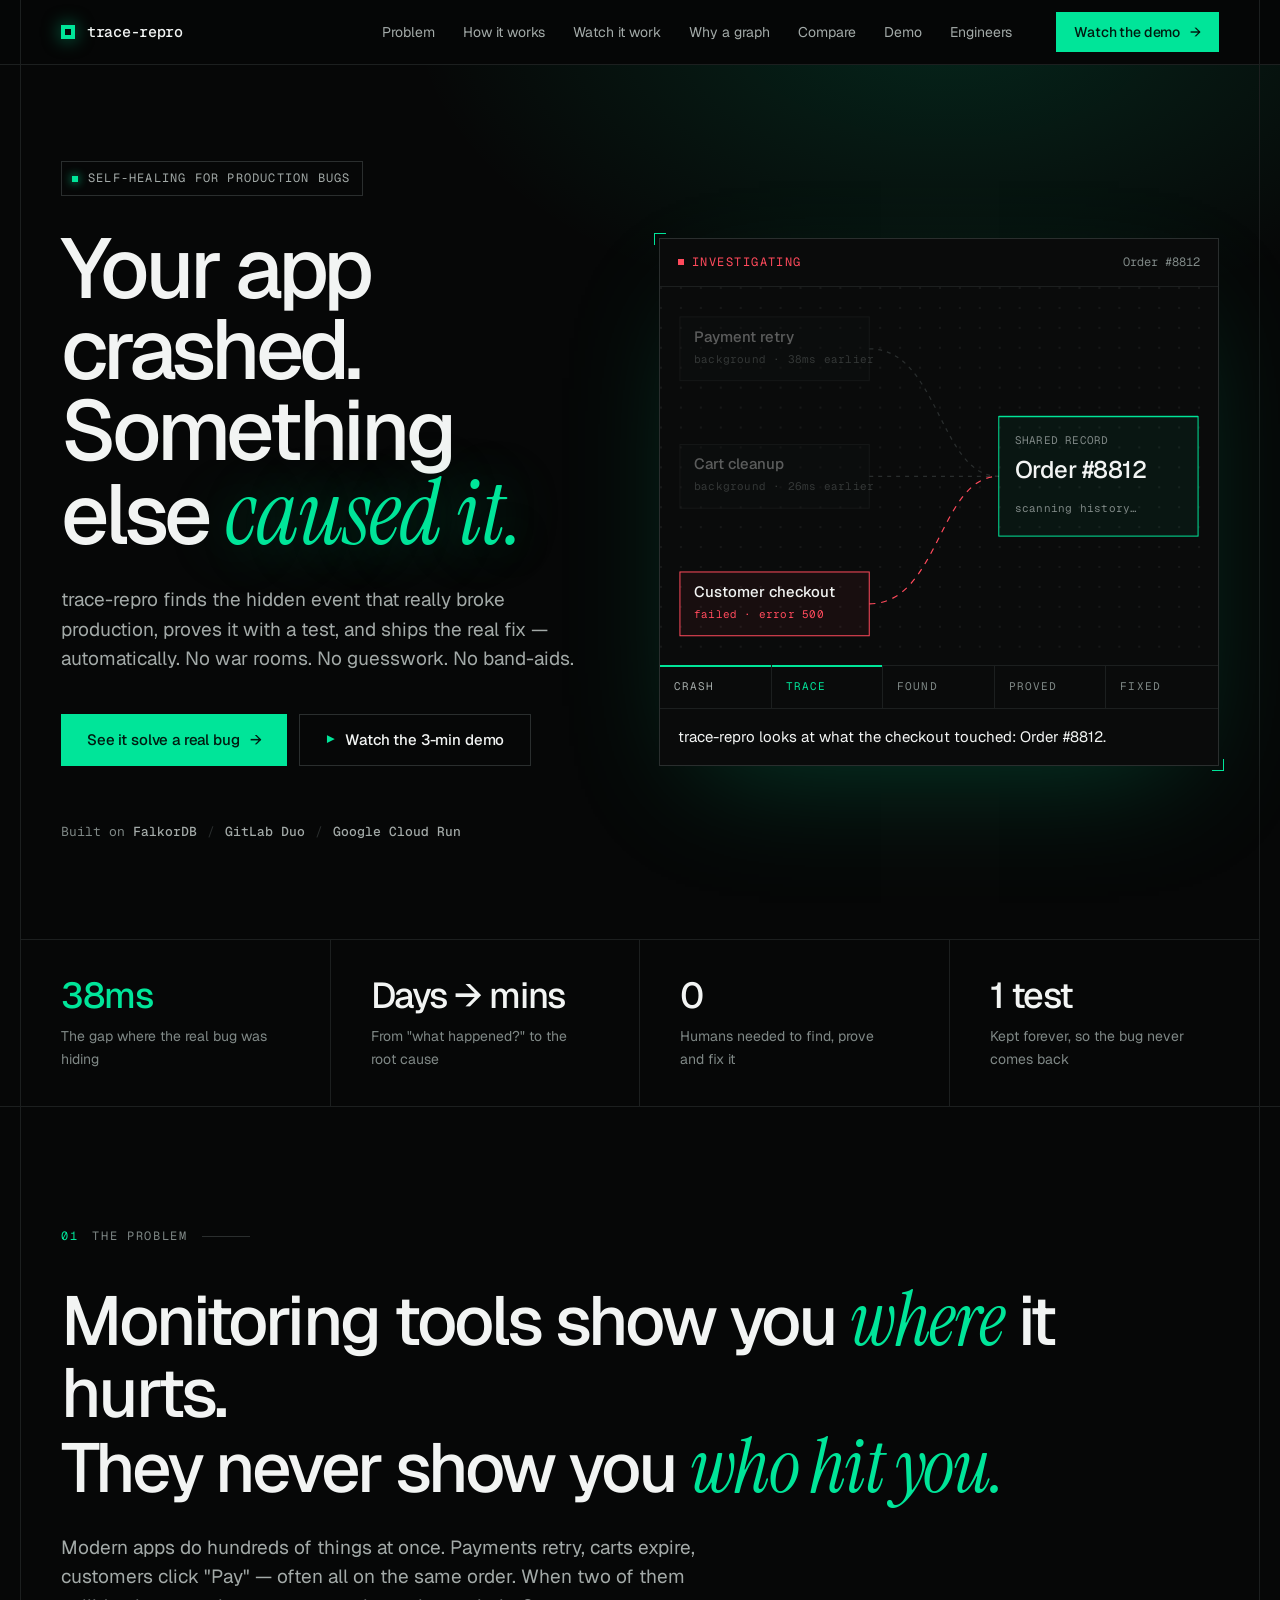
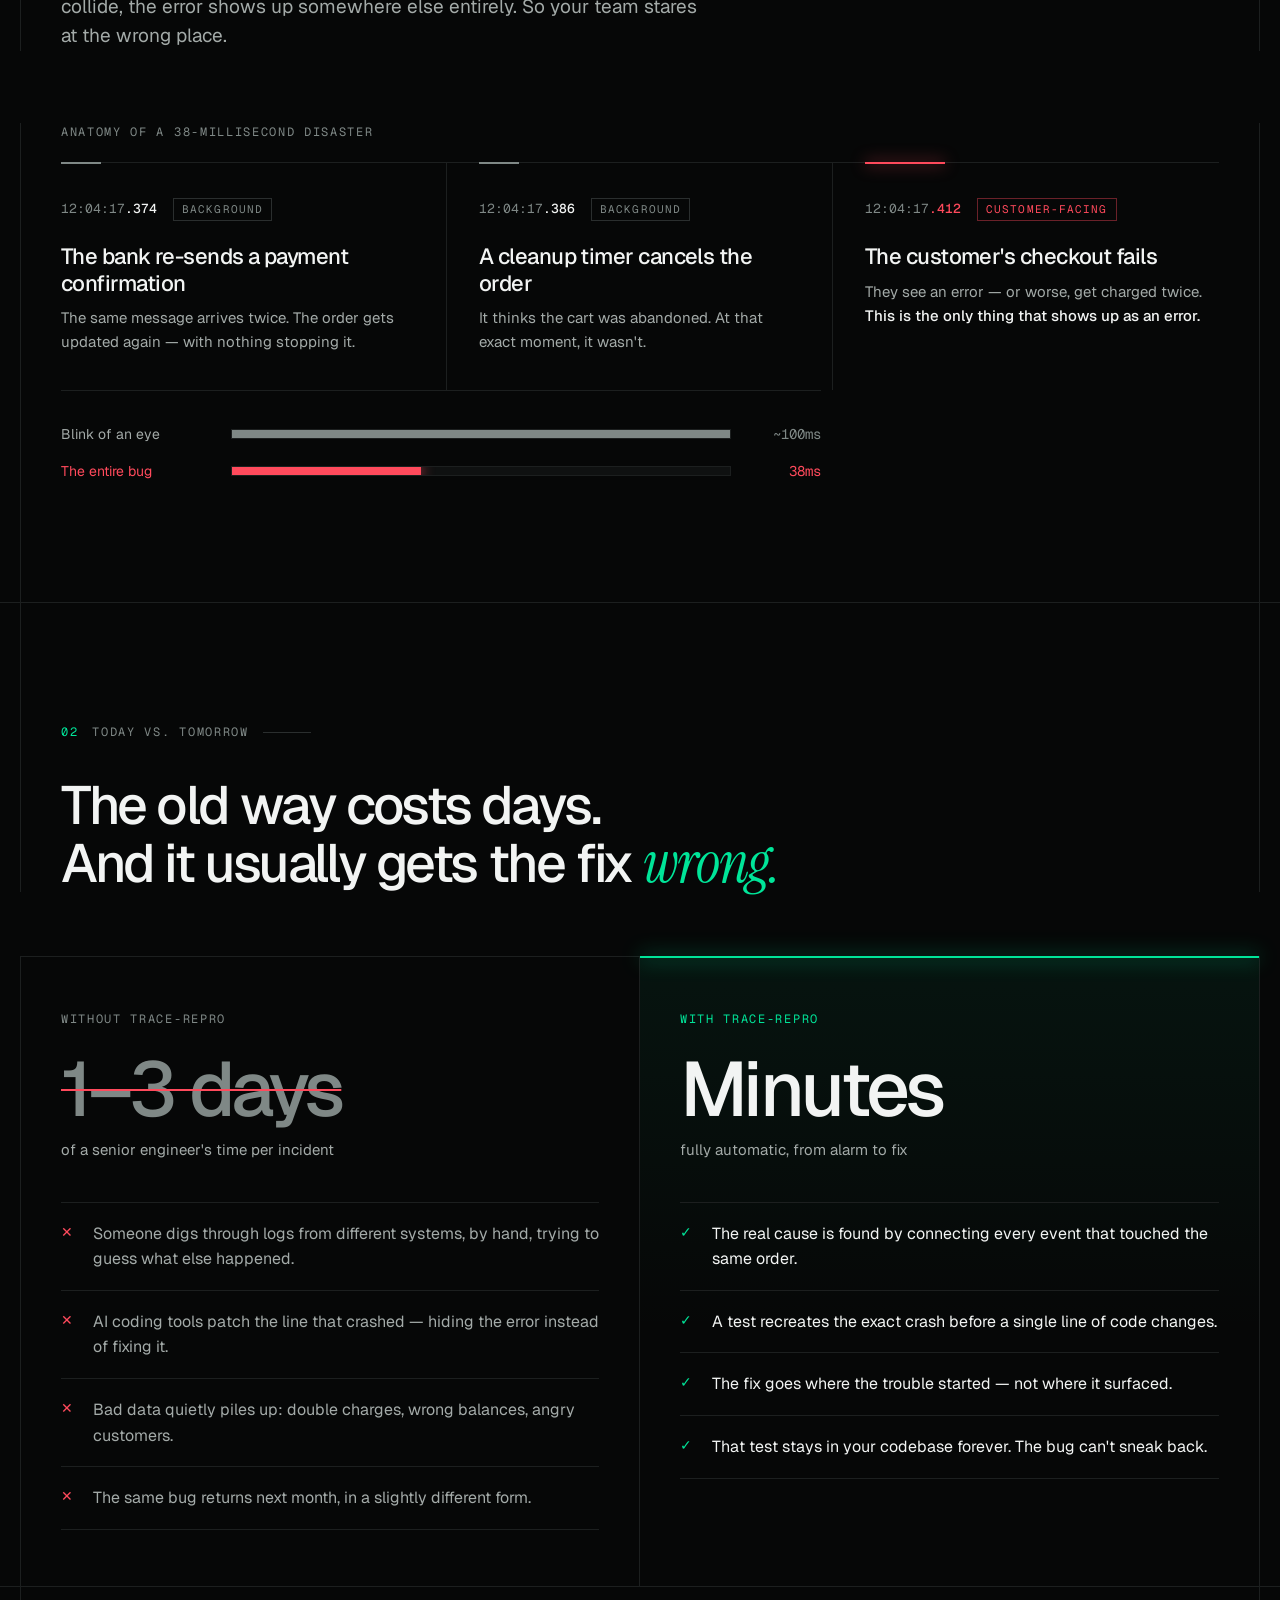
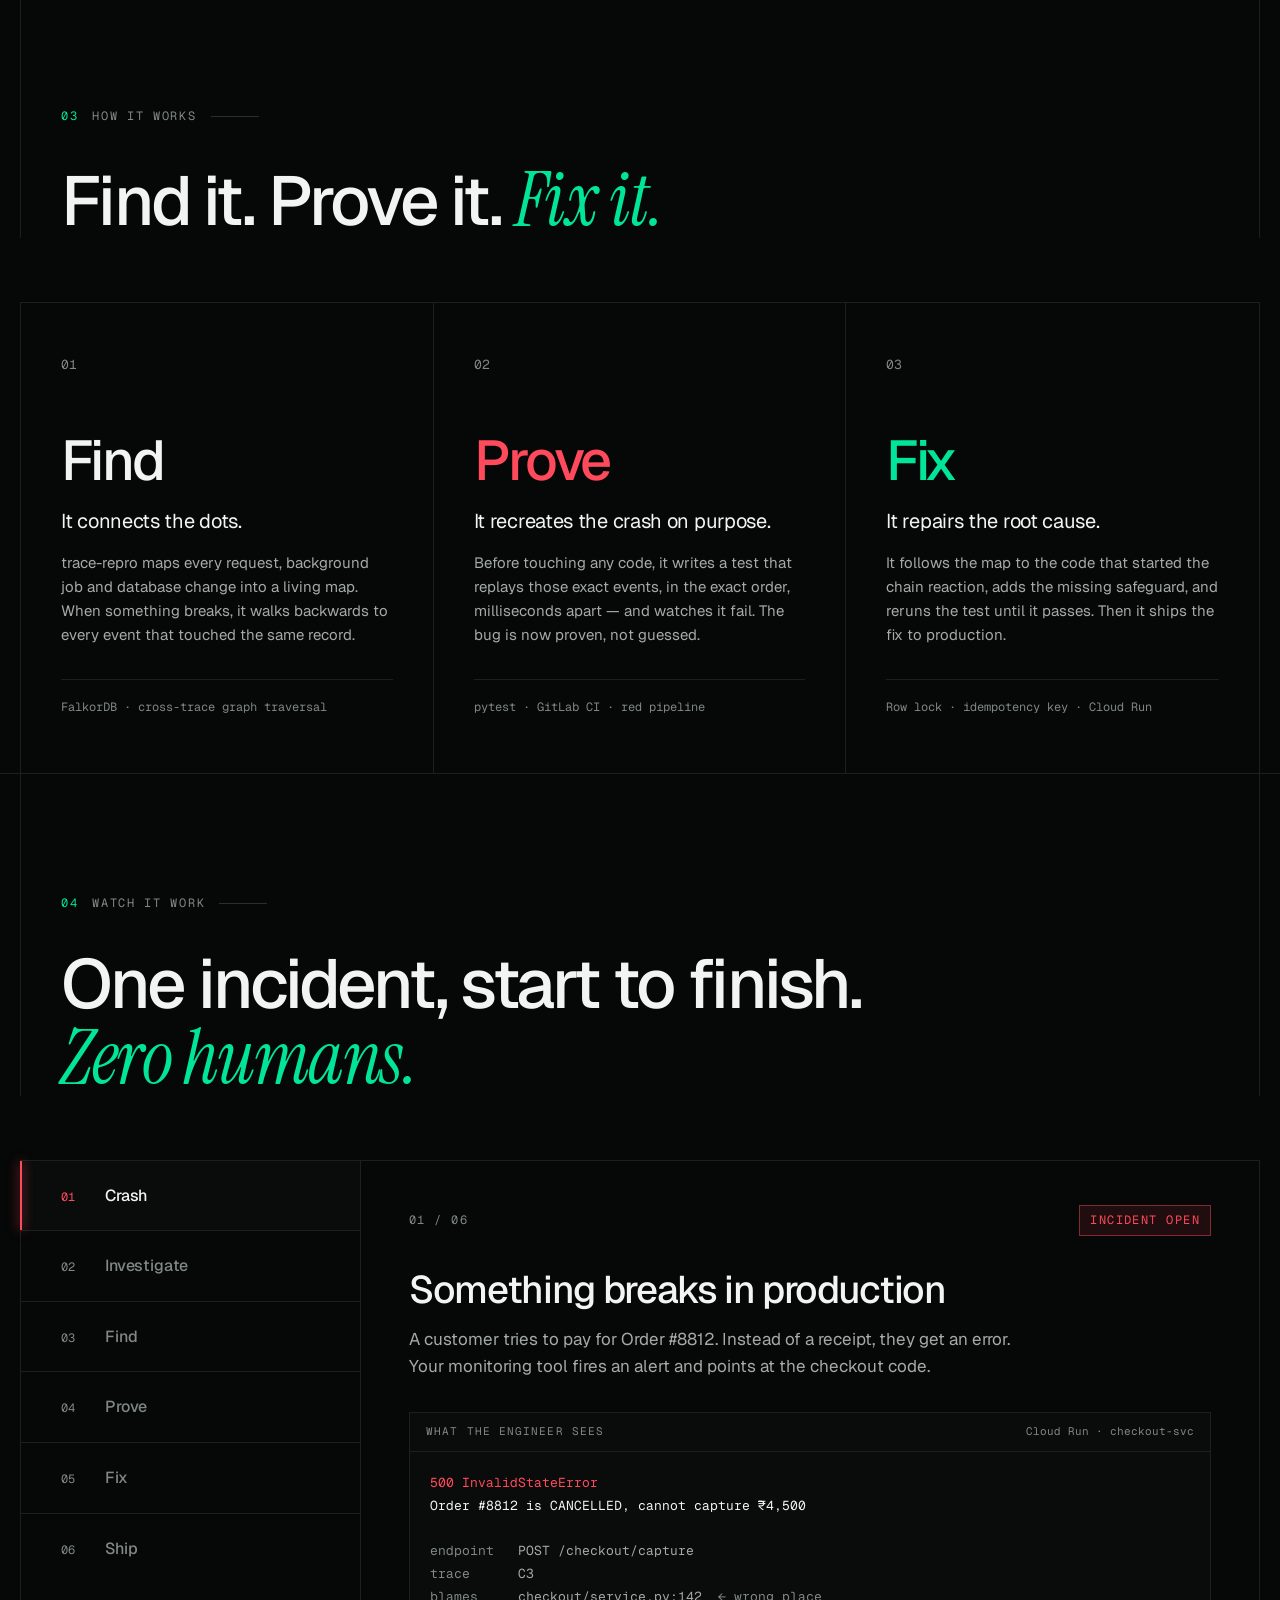
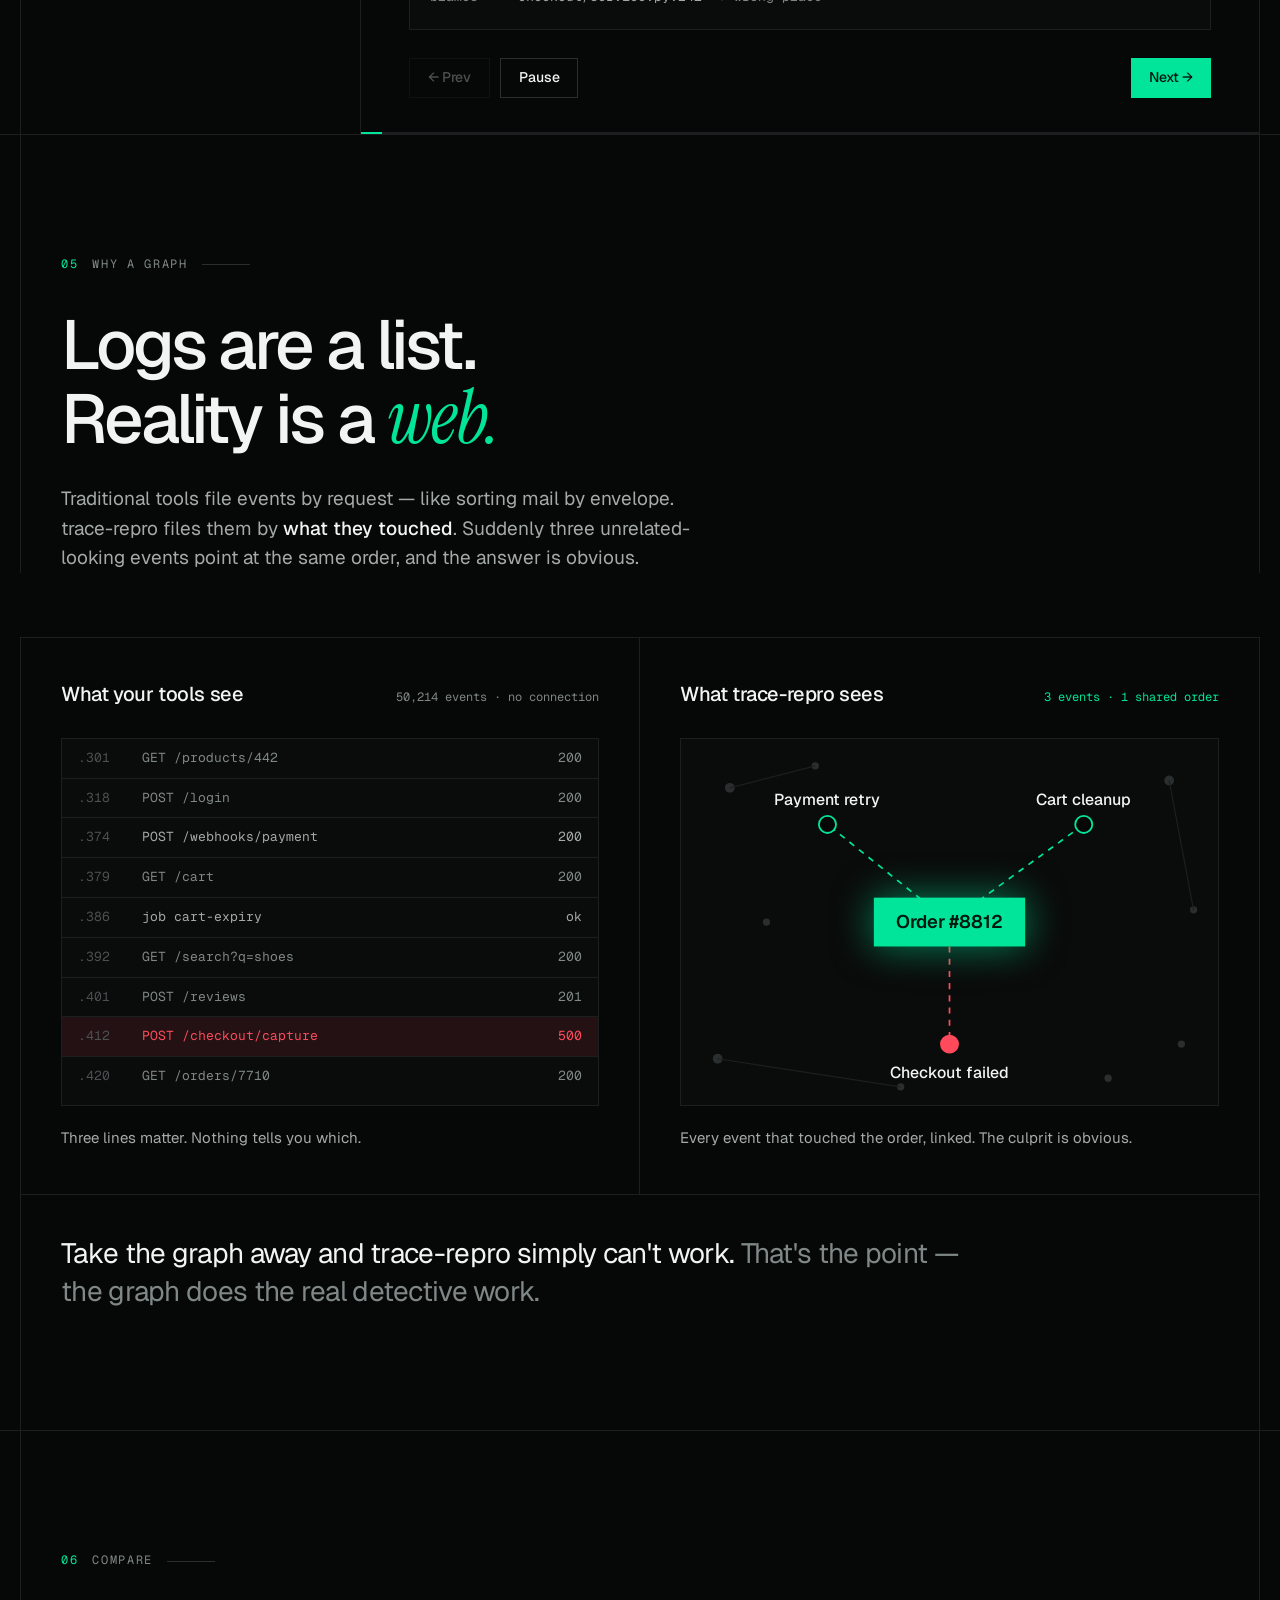
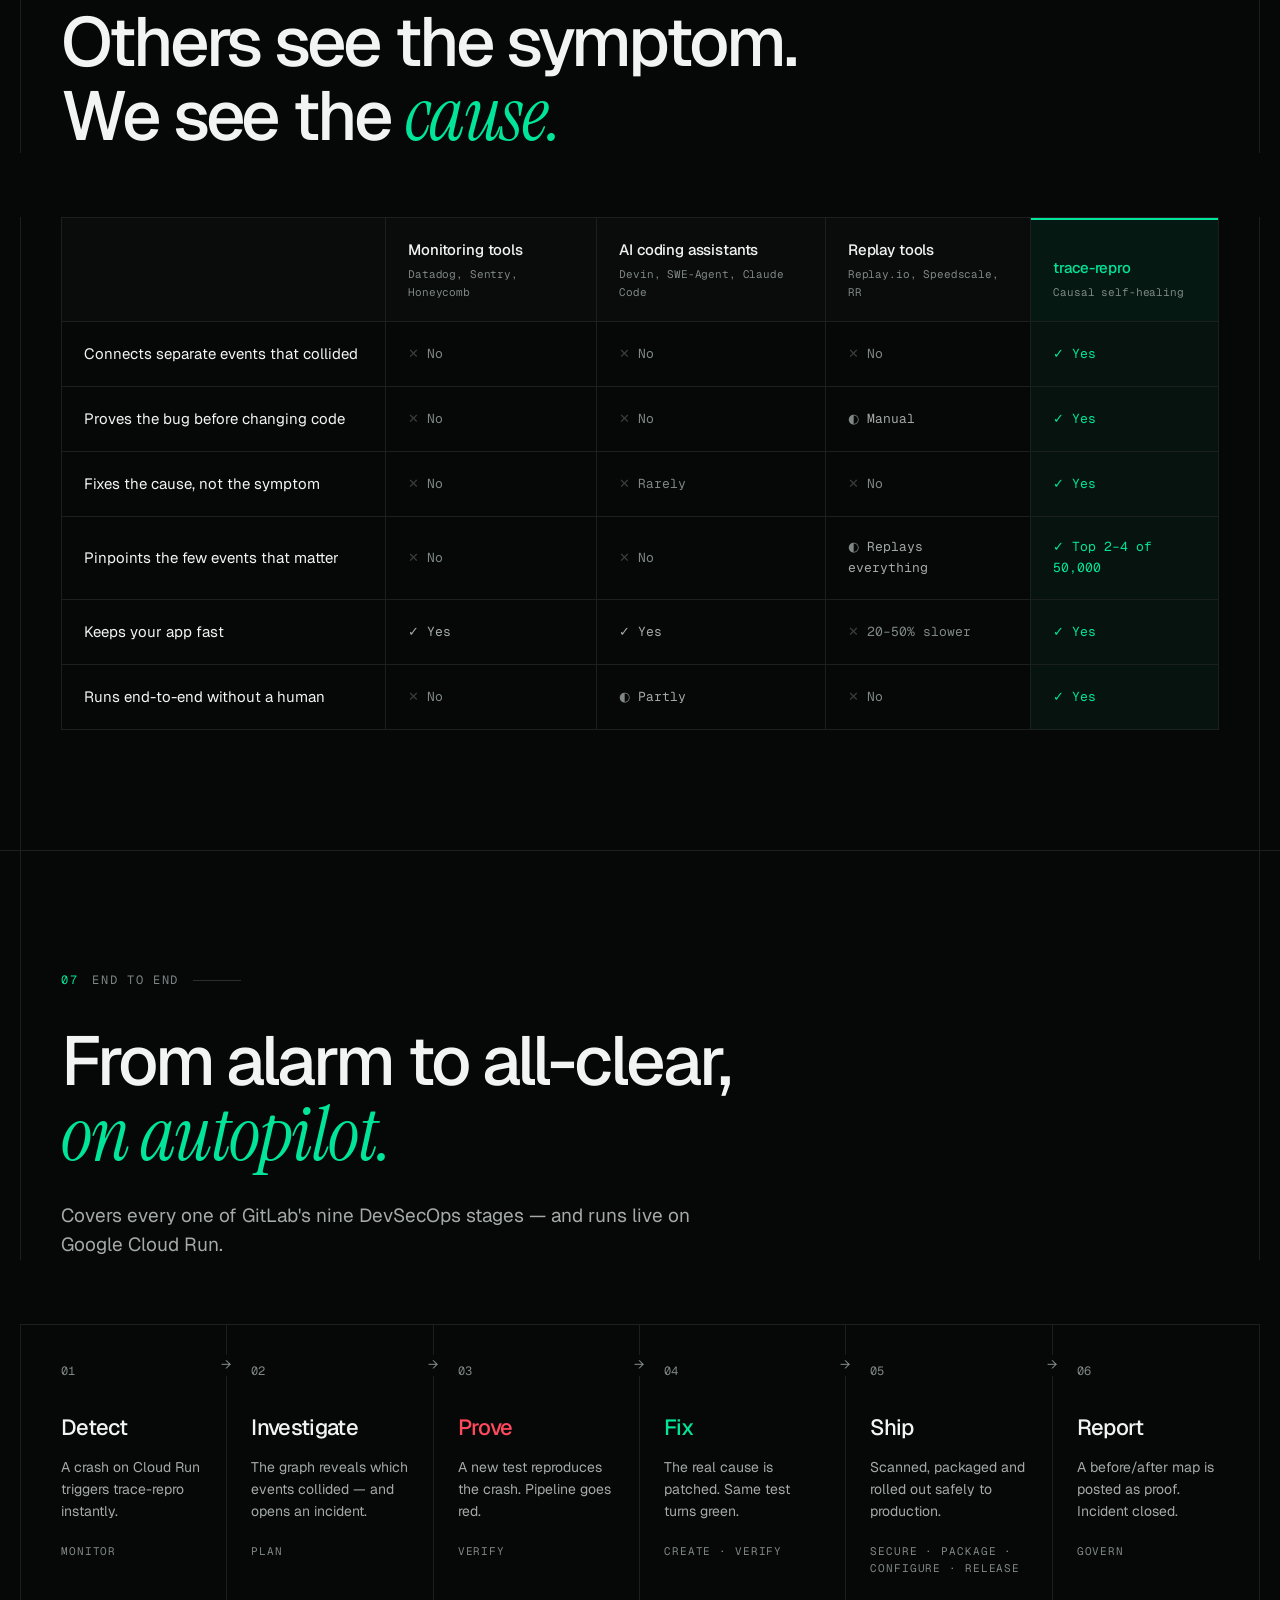
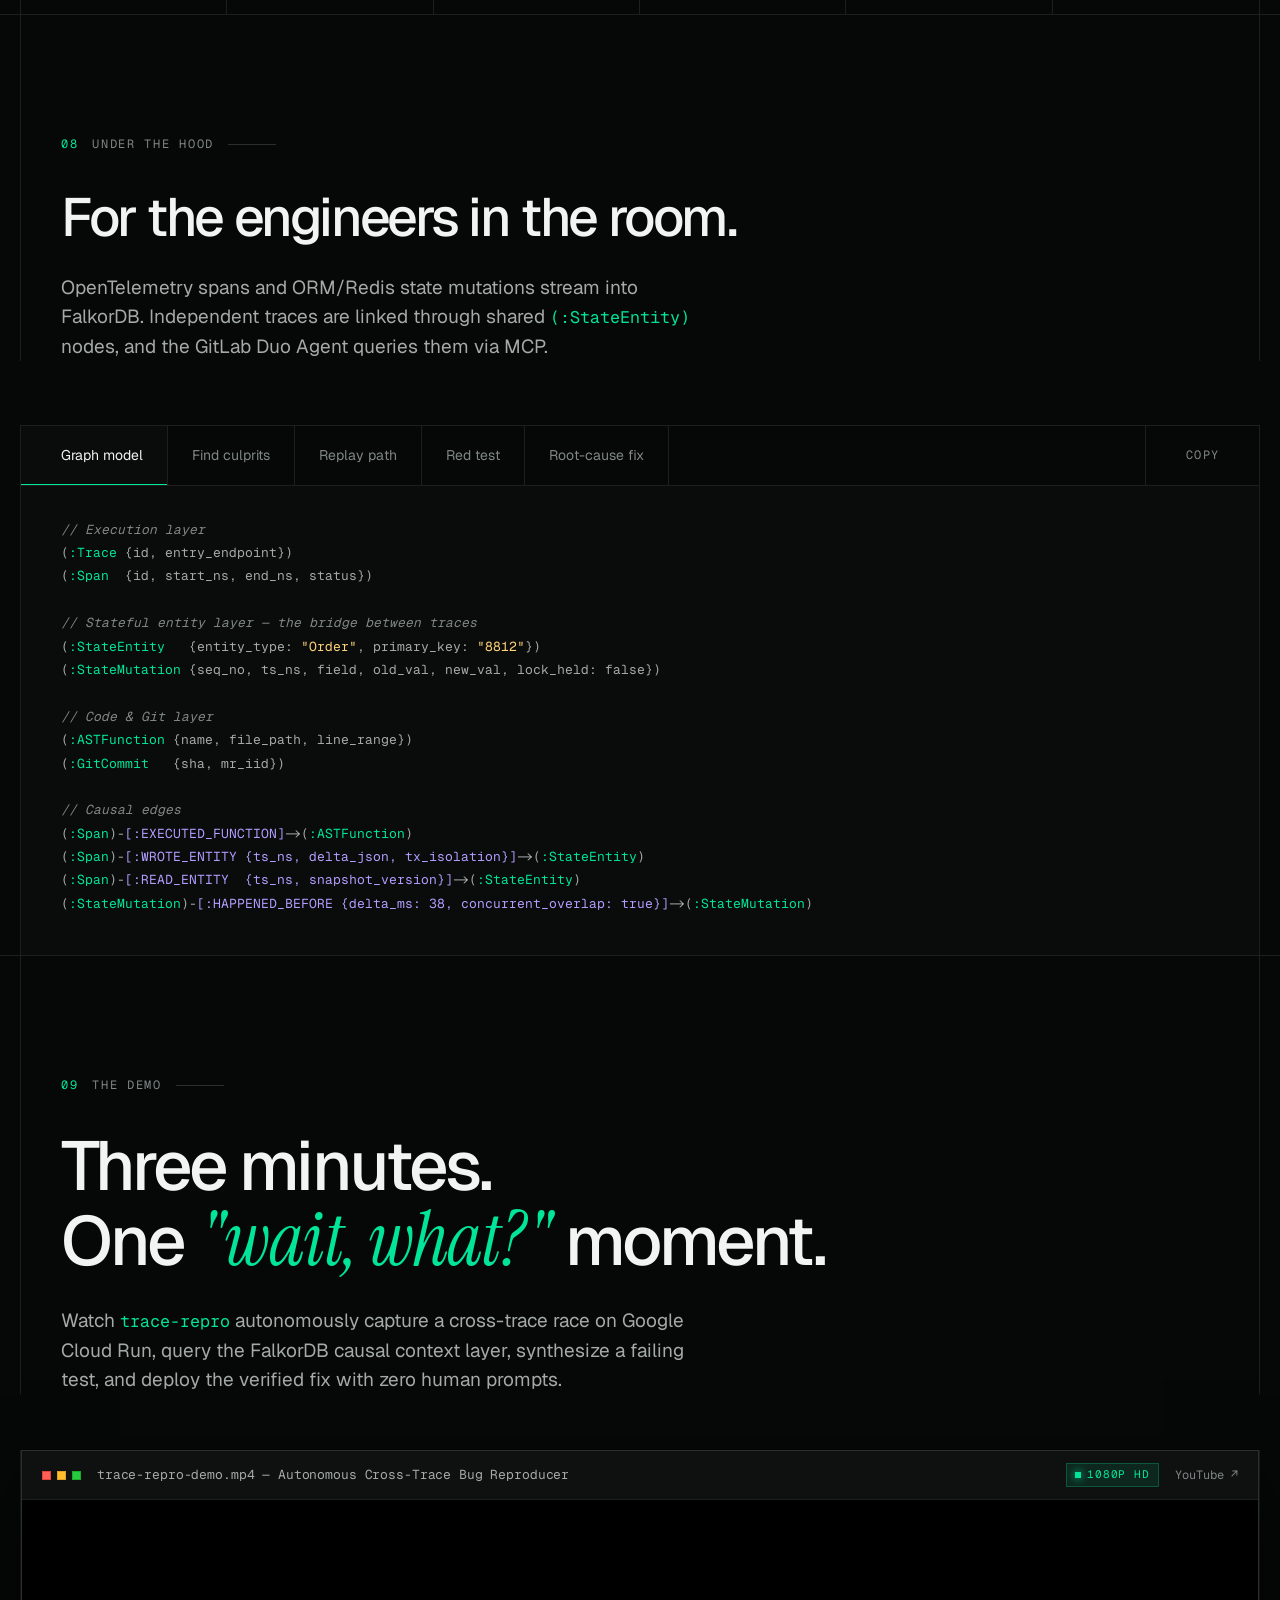
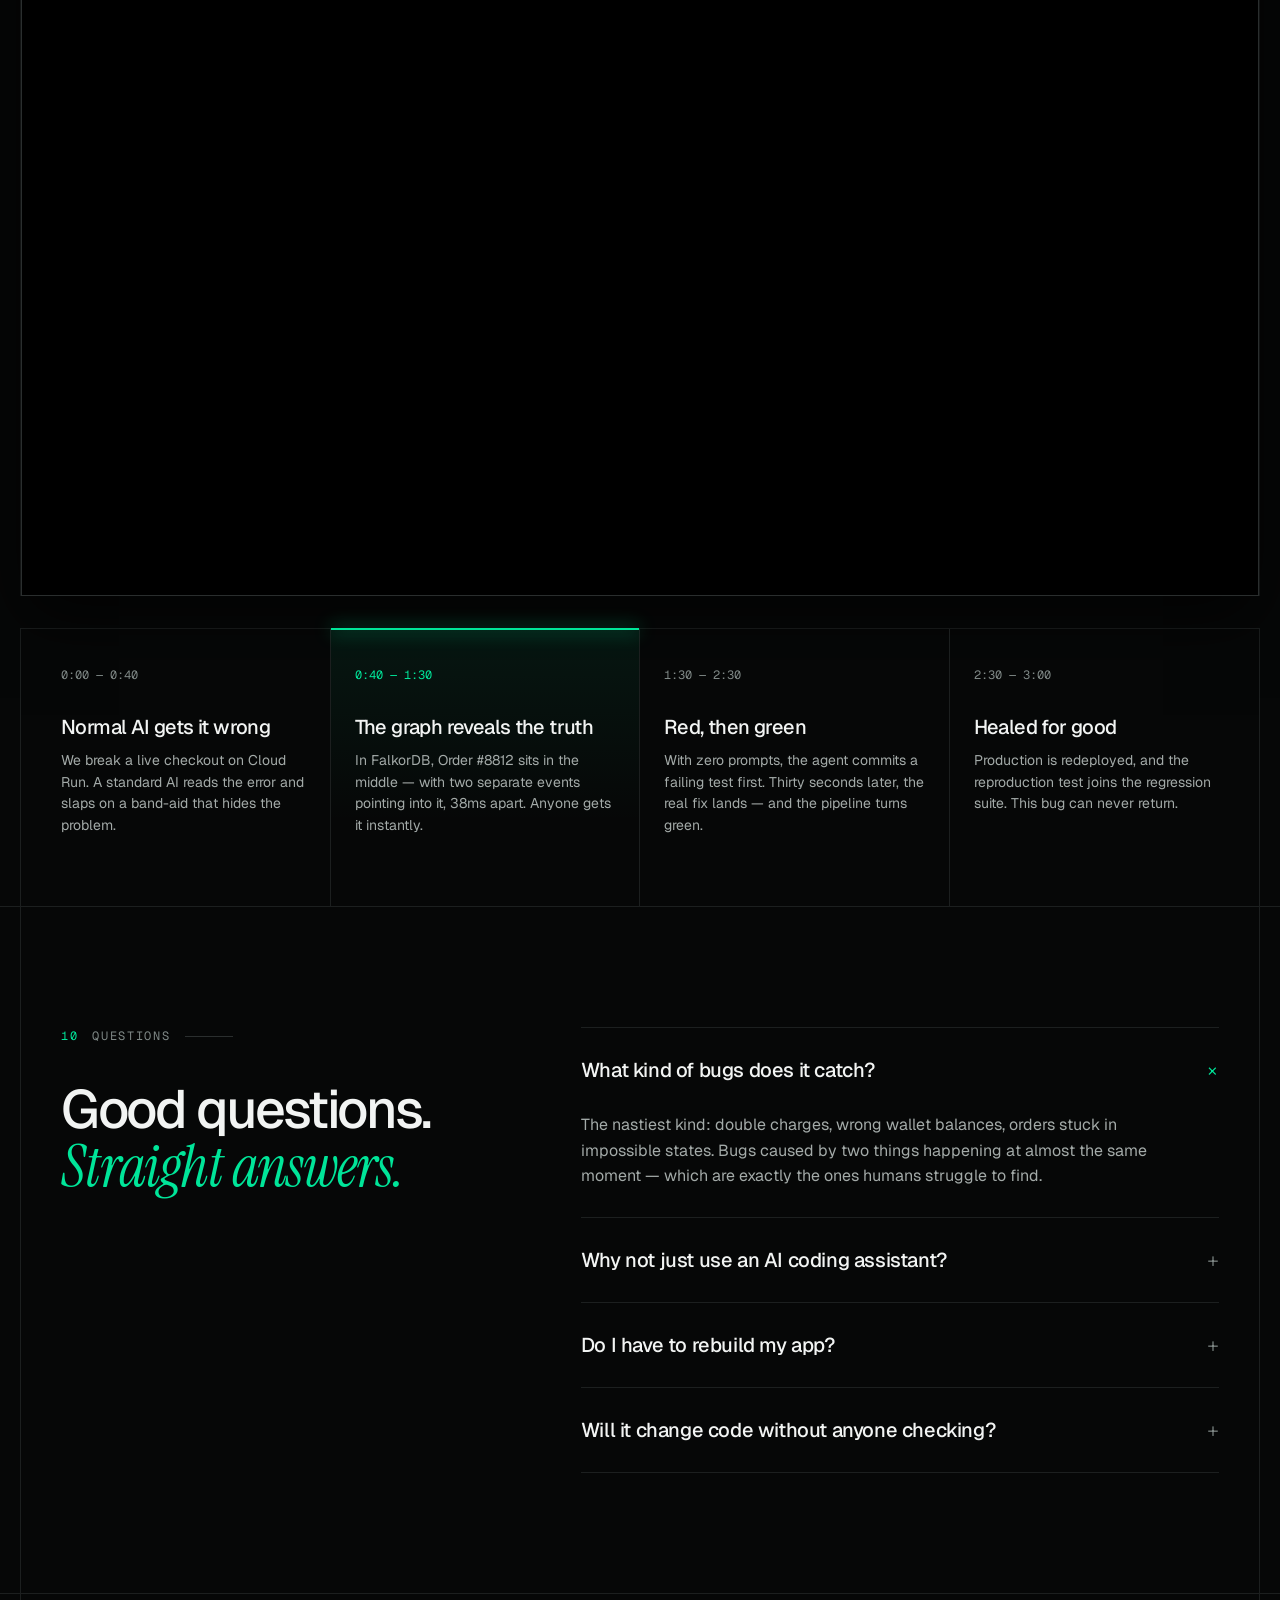
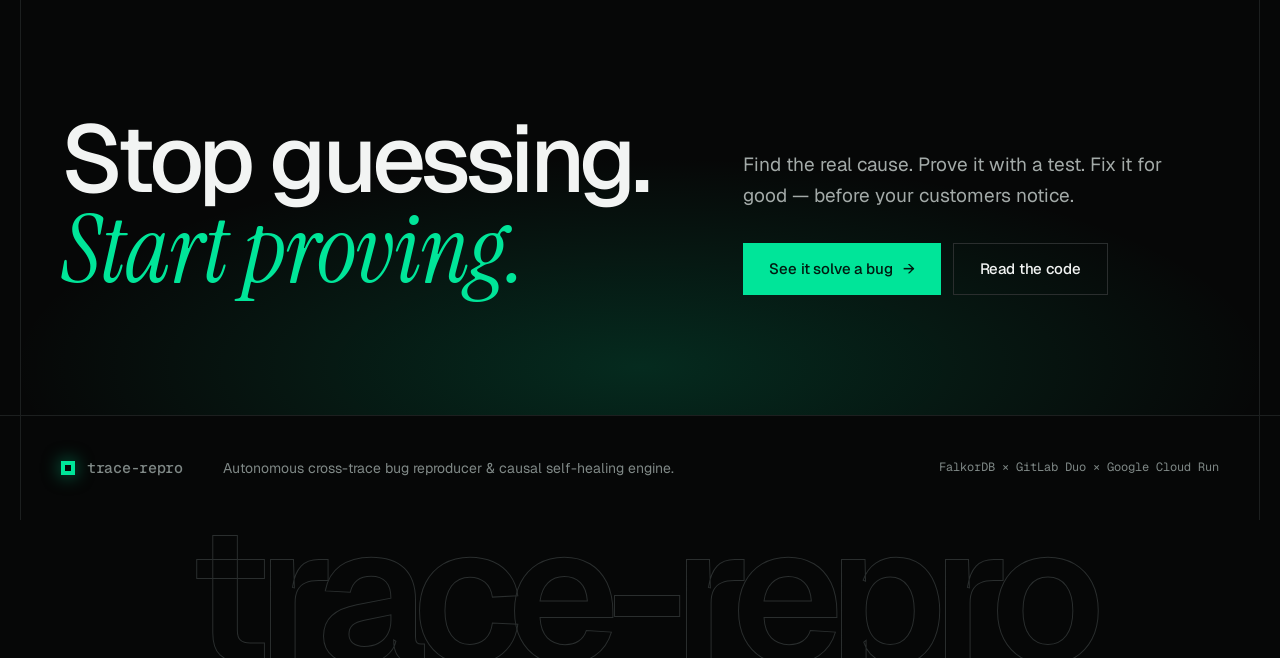
==== index.html @ e1164dbc "feat(web): update index with YouTube demo player modal and interactive reel navigation" ====
<!DOCTYPE html>
<html lang="en">
<head>
  <meta charset="UTF-8">
  <meta name="viewport" content="width=device-width, initial-scale=1.0">
  <title>trace-repro — Your app crashed. Something else caused it.</title>
  <meta name="description" content="trace-repro finds the hidden event that really broke production, proves it with a test, and ships the real fix — automatically.">
  <link rel="preconnect" href="https://fonts.googleapis.com">
  <link rel="preconnect" href="https://fonts.gstatic.com" crossorigin>
  <link href="https://fonts.googleapis.com/css2?family=Geist:wght@300;400;500;600;700&family=Geist+Mono:wght@400;500;600&family=Instrument+Serif:ital@0;1&display=swap" rel="stylesheet">
  <link rel="stylesheet" href="css/style.css">
</head>
<body>

  <!-- ================= HEADER ================= -->
  <header id="site-header" class="site-header">
    <div class="frame header-inner">
      <a href="#hero" class="brand" aria-label="trace-repro home">
        <span class="brand-glyph" aria-hidden="true"></span>
        <span class="brand-word">trace-repro</span>
      </a>
      <nav id="primary-nav" class="primary-nav" aria-label="Primary">
        <a href="#problem">Problem</a>
        <a href="#how">How it works</a>
        <a href="#walkthrough">Watch it work</a>
        <a href="#graph">Why a graph</a>
        <a href="#compare">Compare</a>
        <a href="#demo">Demo</a>
        <a href="#engineers">Engineers</a>
      </nav>
      <div class="header-actions">
        <a href="https://youtu.be/-uoCZpG7Rfk" target="_blank" rel="noopener noreferrer" class="btn btn-solid btn-sm js-watch-demo" aria-haspopup="dialog" aria-controls="video-modal">Watch the demo <span class="btn-arrow">→</span></a>
        <button id="menu-toggle" class="menu-toggle" aria-label="Open menu" aria-expanded="false" aria-controls="primary-nav">
          <span></span><span></span>
        </button>
      </div>
    </div>
  </header>

  <main id="main">

    <!-- ================= HERO ================= -->
    <section id="hero" class="band hero">
      <div class="frame hero-grid">
        <div class="hero-copy">
          <p class="kicker"><span class="kicker-dot"></span>Self-healing for production bugs</p>
          <h1 class="hero-title">Your app crashed.<br>Something else <em>caused&nbsp;it.</em></h1>
          <p class="hero-lede">
            trace-repro finds the hidden event that really broke production, proves it with a test, and ships the real fix — automatically.
            No war rooms. No guesswork. No band-aids.
          </p>
          <div class="hero-ctas">
            <a href="#walkthrough" class="btn btn-solid">See it solve a real bug <span class="btn-arrow">→</span></a>
            <a href="https://youtu.be/-uoCZpG7Rfk" target="_blank" rel="noopener noreferrer" class="btn btn-line js-watch-demo" aria-haspopup="dialog" aria-controls="video-modal"><span class="btn-play-icon" aria-hidden="true">▶</span> Watch the 3-min demo</a>
          </div>
          <p class="hero-built">Built on <strong>FalkorDB</strong><i>/</i><strong>GitLab Duo</strong><i>/</i><strong>Google Cloud Run</strong></p>
        </div>

        <!-- Hero visual: animated incident -->
        <figure class="hero-visual" aria-label="Animation: trace-repro connecting three events to one order and fixing the bug">
          <div class="viz-head">
            <span class="viz-live"><span></span>Live incident</span>
            <span class="viz-id">Order #8812</span>
          </div>
          <svg id="hero-viz" class="hero-viz" viewBox="0 0 560 380" aria-hidden="true">
            <defs>
              <pattern id="dots" width="20" height="20" patternUnits="userSpaceOnUse"><circle cx="1" cy="1" r="1" fill="rgba(255,255,255,.07)"/></pattern>
            </defs>
            <rect width="560" height="380" fill="url(#dots)"/>

            <path id="hv-p1" class="hv-path" d="M210 62 C 280 62, 280 190, 340 190"/>
            <path id="hv-p2" class="hv-path" d="M210 190 L 340 190"/>
            <path id="hv-p3" class="hv-path" d="M210 318 C 280 318, 280 190, 340 190"/>

            <g id="hv-n1" class="hv-node" transform="translate(20 30)">
              <rect width="190" height="64"/>
              <text x="14" y="25" class="hv-t1">Payment retry</text>
              <text x="14" y="46" class="hv-t2">background · 38ms earlier</text>
            </g>
            <g id="hv-n2" class="hv-node" transform="translate(20 158)">
              <rect width="190" height="64"/>
              <text x="14" y="25" class="hv-t1">Cart cleanup</text>
              <text x="14" y="46" class="hv-t2">background · 26ms earlier</text>
            </g>
            <g id="hv-n3" class="hv-node hv-node--victim" transform="translate(20 286)">
              <rect width="190" height="64"/>
              <text x="14" y="25" class="hv-t1">Customer checkout</text>
              <text x="14" y="46" class="hv-t2" id="hv-n3-sub">failed · error 500</text>
            </g>

            <g id="hv-entity" class="hv-entity" transform="translate(340 130)">
              <rect width="200" height="120"/>
              <text x="16" y="28" class="hv-t2">SHARED RECORD</text>
              <text x="16" y="62" class="hv-big">Order #8812</text>
              <text x="16" y="96" class="hv-t2" id="hv-entity-sub">status: CANCELLED</text>
            </g>
            <line id="hv-scan" class="hv-scan" x1="340" y1="130" x2="540" y2="130"/>
          </svg>
          <figcaption class="viz-foot">
            <ol id="hv-steps" class="viz-steps">
              <li>Crash</li><li>Trace</li><li>Found</li><li>Proved</li><li>Fixed</li>
            </ol>
            <p id="hv-caption" class="viz-caption" aria-live="polite">A customer's checkout just failed.</p>
          </figcaption>
        </figure>
      </div>

      <!-- Outcome strip -->
      <div class="frame outcome-strip">
        <div class="outcome"><span class="outcome-num" data-count="38" data-suffix="ms">38ms</span><span class="outcome-label">The gap where the real bug was hiding</span></div>
        <div class="outcome"><span class="outcome-num">Days → mins</span><span class="outcome-label">From "what happened?" to the root cause</span></div>
        <div class="outcome"><span class="outcome-num" data-count="0">0</span><span class="outcome-label">Humans needed to find, prove and fix it</span></div>
        <div class="outcome"><span class="outcome-num">1 test</span><span class="outcome-label">Kept forever, so the bug never comes back</span></div>
      </div>
    </section>

    <!-- ================= PROBLEM ================= -->
    <section id="problem" class="band">
      <div class="frame">
        <div class="section-label"><span>01</span>The problem</div>
        <h2 class="statement">Monitoring tools show you <em>where</em> it hurts.<br class="br-lg"> They never show you <em>who hit you.</em></h2>
        <p class="section-lede">Modern apps do hundreds of things at once. Payments retry, carts expire, customers click "Pay" — often all on the same order. When two of them collide, the error shows up somewhere else entirely. So your team stares at the wrong place.</p>
      </div>

      <div class="frame story">
        <p class="story-title">Anatomy of a 38-millisecond disaster</p>
        <ol class="story-track">
          <li class="story-event">
            <span class="story-time">12:04:17<b>.374</b></span>
            <span class="story-tag">Background</span>
            <h3>The bank re-sends a payment confirmation</h3>
            <p>The same message arrives twice. The order gets updated again — with nothing stopping it.</p>
          </li>
          <li class="story-event">
            <span class="story-time">12:04:17<b>.386</b></span>
            <span class="story-tag">Background</span>
            <h3>A cleanup timer cancels the order</h3>
            <p>It thinks the cart was abandoned. At that exact moment, it wasn't.</p>
          </li>
          <li class="story-event story-event--hit">
            <span class="story-time">12:04:17<b>.412</b></span>
            <span class="story-tag">Customer-facing</span>
            <h3>The customer's checkout fails</h3>
            <p>They see an error — or worse, get charged twice. <strong>This is the only thing that shows up as an error.</strong></p>
          </li>
        </ol>

        <div class="blink-compare" aria-label="Timing comparison">
          <div class="blink-row">
            <span class="blink-label">Blink of an eye</span>
            <span class="blink-bar"><span style="--w:100%"></span></span>
            <span class="blink-val">~100ms</span>
          </div>
          <div class="blink-row blink-row--bug">
            <span class="blink-label">The entire bug</span>
            <span class="blink-bar"><span style="--w:38%"></span></span>
            <span class="blink-val">38ms</span>
          </div>
        </div>
      </div>
    </section>

    <!-- ================= TODAY VS ================= -->
    <section id="today" class="band">
      <div class="frame">
        <div class="section-label"><span>02</span>Today vs. tomorrow</div>
        <h2 class="statement statement--sm">The old way costs days.<br>And it usually gets the fix <em>wrong.</em></h2>
      </div>
      <div class="frame versus">
        <article class="versus-col versus-col--old">
          <header>
            <span class="versus-tag">Without trace-repro</span>
            <p class="versus-big">1–3 days</p>
            <p class="versus-sub">of a senior engineer's time per incident</p>
          </header>
          <ul>
            <li>Someone digs through logs from different systems, by hand, trying to guess what else happened.</li>
            <li>AI coding tools patch the line that crashed — hiding the error instead of fixing it.</li>
            <li>Bad data quietly piles up: double charges, wrong balances, angry customers.</li>
            <li>The same bug returns next month, in a slightly different form.</li>
          </ul>
        </article>
        <article class="versus-col versus-col--new">
          <header>
            <span class="versus-tag">With trace-repro</span>
            <p class="versus-big">Minutes</p>
            <p class="versus-sub">fully automatic, from alarm to fix</p>
          </header>
          <ul>
            <li>The real cause is found by connecting every event that touched the same order.</li>
            <li>A test recreates the exact crash before a single line of code changes.</li>
            <li>The fix goes where the trouble started — not where it surfaced.</li>
            <li>That test stays in your codebase forever. The bug can't sneak back.</li>
          </ul>
        </article>
      </div>
    </section>

    <!-- ================= HOW ================= -->
    <section id="how" class="band">
      <div class="frame">
        <div class="section-label"><span>03</span>How it works</div>
        <h2 class="statement">Find it. Prove it. <em>Fix it.</em></h2>
      </div>
      <div class="frame pillars">
        <article class="pillar">
          <span class="pillar-num">01</span>
          <h3>Find</h3>
          <p class="pillar-lead">It connects the dots.</p>
          <p>trace-repro maps every request, background job and database change into a living map. When something breaks, it walks backwards to every event that touched the same record.</p>
          <span class="pillar-tech">FalkorDB · cross-trace graph traversal</span>
        </article>
        <article class="pillar pillar--red">
          <span class="pillar-num">02</span>
          <h3>Prove</h3>
          <p class="pillar-lead">It recreates the crash on purpose.</p>
          <p>Before touching any code, it writes a test that replays those exact events, in the exact order, milliseconds apart — and watches it fail. The bug is now proven, not guessed.</p>
          <span class="pillar-tech">pytest · GitLab CI · red pipeline</span>
        </article>
        <article class="pillar pillar--green">
          <span class="pillar-num">03</span>
          <h3>Fix</h3>
          <p class="pillar-lead">It repairs the root cause.</p>
          <p>It follows the map to the code that started the chain reaction, adds the missing safeguard, and reruns the test until it passes. Then it ships the fix to production.</p>
          <span class="pillar-tech">Row lock · idempotency key · Cloud Run</span>
        </article>
      </div>
    </section>

    <!-- ================= WALKTHROUGH ================= -->
    <section id="walkthrough" class="band">
      <div class="frame">
        <div class="section-label"><span>04</span>Watch it work</div>
        <h2 class="statement">One incident, start to finish.<br><em>Zero humans.</em></h2>
      </div>

      <div class="frame case">
        <ol id="case-steps" class="case-steps" role="tablist" aria-label="Incident steps"></ol>
        <div class="case-panel" role="tabpanel" aria-live="polite">
          <div class="case-meta">
            <span id="case-count" class="case-count">01 / 06</span>
            <span id="case-status" class="case-status">Incident open</span>
          </div>
          <h3 id="case-title" class="case-title"></h3>
          <p id="case-desc" class="case-desc"></p>
          <div class="case-code">
            <div class="case-code-head"><span>What the engineer sees</span><span id="case-file"></span></div>
            <pre id="case-pre"></pre>
          </div>
          <div class="case-nav">
            <button id="case-prev" class="btn btn-line btn-sm" aria-label="Previous step">← Prev</button>
            <button id="case-play" class="btn btn-line btn-sm" aria-label="Pause autoplay">Pause</button>
            <button id="case-next" class="btn btn-solid btn-sm" aria-label="Next step">Next →</button>
          </div>
          <span class="case-progress"><span id="case-bar"></span></span>
        </div>
      </div>
    </section>

    <!-- ================= GRAPH ================= -->
    <section id="graph" class="band">
      <div class="frame">
        <div class="section-label"><span>05</span>Why a graph</div>
        <h2 class="statement">Logs are a list.<br>Reality is a <em>web.</em></h2>
        <p class="section-lede">Traditional tools file events by request — like sorting mail by envelope. trace-repro files them by <strong>what they touched</strong>. Suddenly three unrelated-looking events point at the same order, and the answer is obvious.</p>
      </div>

      <div class="frame lenses">
        <figure class="lens">
          <figcaption><span>What your tools see</span><b>50,214 events · no connection</b></figcaption>
          <ul class="log-list" aria-label="Sample of disconnected log lines">
            <li><time>.301</time>GET /products/442 <i>200</i></li>
            <li><time>.318</time>POST /login <i>200</i></li>
            <li class="is-key"><time>.374</time>POST /webhooks/payment <i>200</i></li>
            <li><time>.379</time>GET /cart <i>200</i></li>
            <li class="is-key"><time>.386</time>job cart-expiry <i>ok</i></li>
            <li><time>.392</time>GET /search?q=shoes <i>200</i></li>
            <li><time>.401</time>POST /reviews <i>201</i></li>
            <li class="is-err"><time>.412</time>POST /checkout/capture <i>500</i></li>
            <li><time>.420</time>GET /orders/7710 <i>200</i></li>
          </ul>
          <p class="lens-note">Three lines matter. Nothing tells you which.</p>
        </figure>

        <figure class="lens lens--on">
          <figcaption><span>What trace-repro sees</span><b>3 events · 1 shared order</b></figcaption>
          <svg class="web-viz" viewBox="0 0 440 300" aria-label="Graph: three events connected to Order 8812, with unrelated events faded out">
            <g class="web-noise">
              <circle cx="40" cy="40" r="4"/><circle cx="110" cy="22" r="3"/><circle cx="400" cy="34" r="4"/>
              <circle cx="410" cy="250" r="3"/><circle cx="30" cy="262" r="4"/><circle cx="350" cy="278" r="3"/>
              <circle cx="70" cy="150" r="3"/><circle cx="420" cy="140" r="3"/><circle cx="180" cy="285" r="3"/>
              <line x1="40" y1="40" x2="110" y2="22"/><line x1="400" y1="34" x2="420" y2="140"/><line x1="30" y1="262" x2="180" y2="285"/>
            </g>
            <line class="web-edge" x1="220" y1="150" x2="120" y2="70"/>
            <line class="web-edge" x1="220" y1="150" x2="330" y2="70"/>
            <line class="web-edge web-edge--err" x1="220" y1="150" x2="220" y2="250"/>
            <g class="web-node" transform="translate(120 70)"><circle r="7"/><text x="0" y="-16" text-anchor="middle">Payment retry</text></g>
            <g class="web-node" transform="translate(330 70)"><circle r="7"/><text x="0" y="-16" text-anchor="middle">Cart cleanup</text></g>
            <g class="web-node web-node--err" transform="translate(220 250)"><circle r="7"/><text x="0" y="28" text-anchor="middle">Checkout failed</text></g>
            <g class="web-hub" transform="translate(220 150)">
              <rect x="-62" y="-20" width="124" height="40"/>
              <text x="0" y="5" text-anchor="middle">Order #8812</text>
            </g>
          </svg>
          <p class="lens-note">Every event that touched the order, linked. The culprit is obvious.</p>
        </figure>
      </div>

      <div class="frame graph-callout">
        <p>Take the graph away and trace-repro simply can't work. <span>That's the point — the graph does the real detective work.</span></p>
      </div>
    </section>

    <!-- ================= COMPARE ================= -->
    <section id="compare" class="band">
      <div class="frame">
        <div class="section-label"><span>06</span>Compare</div>
        <h2 class="statement">Others see the symptom.<br>We see the <em>cause.</em></h2>
      </div>
      <div class="frame">
        <div class="table-scroll">
          <table class="compare">
            <thead>
              <tr>
                <th scope="col"><span class="sr-only">Capability</span></th>
                <th scope="col">Monitoring tools<small>Datadog, Sentry, Honeycomb</small></th>
                <th scope="col">AI coding assistants<small>Devin, SWE-Agent, Claude Code</small></th>
                <th scope="col">Replay tools<small>Replay.io, Speedscale, RR</small></th>
                <th scope="col" class="is-us">trace-repro<small>Causal self-healing</small></th>
              </tr>
            </thead>
            <tbody>
              <tr><th scope="row">Connects separate events that collided</th><td class="no">No</td><td class="no">No</td><td class="no">No</td><td class="is-us yes">Yes</td></tr>
              <tr><th scope="row">Proves the bug before changing code</th><td class="no">No</td><td class="no">No</td><td class="part">Manual</td><td class="is-us yes">Yes</td></tr>
              <tr><th scope="row">Fixes the cause, not the symptom</th><td class="no">No</td><td class="no">Rarely</td><td class="no">No</td><td class="is-us yes">Yes</td></tr>
              <tr><th scope="row">Pinpoints the few events that matter</th><td class="no">No</td><td class="no">No</td><td class="part">Replays everything</td><td class="is-us yes">Top 2–4 of 50,000</td></tr>
              <tr><th scope="row">Keeps your app fast</th><td class="yes">Yes</td><td class="yes">Yes</td><td class="no">20–50% slower</td><td class="is-us yes">Yes</td></tr>
              <tr><th scope="row">Runs end-to-end without a human</th><td class="no">No</td><td class="part">Partly</td><td class="no">No</td><td class="is-us yes">Yes</td></tr>
            </tbody>
          </table>
        </div>
      </div>
    </section>

    <!-- ================= LIFECYCLE ================= -->
    <section id="lifecycle" class="band">
      <div class="frame">
        <div class="section-label"><span>07</span>End to end</div>
        <h2 class="statement">From alarm to all-clear,<br><em>on autopilot.</em></h2>
        <p class="section-lede">Covers every one of GitLab's nine DevSecOps stages — and runs live on Google Cloud Run.</p>
      </div>
      <div class="frame flow">
        <article class="flow-step"><span class="flow-n">01</span><h3>Detect</h3><p>A crash on Cloud Run triggers trace-repro instantly.</p><span class="flow-stage">Monitor</span></article>
        <article class="flow-step"><span class="flow-n">02</span><h3>Investigate</h3><p>The graph reveals which events collided — and opens an incident.</p><span class="flow-stage">Plan</span></article>
        <article class="flow-step flow-step--red"><span class="flow-n">03</span><h3>Prove</h3><p>A new test reproduces the crash. Pipeline goes red.</p><span class="flow-stage">Verify</span></article>
        <article class="flow-step flow-step--green"><span class="flow-n">04</span><h3>Fix</h3><p>The real cause is patched. Same test turns green.</p><span class="flow-stage">Create · Verify</span></article>
        <article class="flow-step"><span class="flow-n">05</span><h3>Ship</h3><p>Scanned, packaged and rolled out safely to production.</p><span class="flow-stage">Secure · Package · Configure · Release</span></article>
        <article class="flow-step"><span class="flow-n">06</span><h3>Report</h3><p>A before/after map is posted as proof. Incident closed.</p><span class="flow-stage">Govern</span></article>
      </div>
    </section>

    <!-- ================= ENGINEERS ================= -->
    <section id="engineers" class="band">
      <div class="frame">
        <div class="section-label"><span>08</span>Under the hood</div>
        <h2 class="statement statement--sm">For the engineers in the room.</h2>
        <p class="section-lede">OpenTelemetry spans and ORM/Redis state mutations stream into FalkorDB. Independent traces are linked through shared <code>(:StateEntity)</code> nodes, and the GitLab Duo Agent queries them via MCP.</p>
      </div>
      <div class="frame code-deck">
        <div class="deck-tabs" role="tablist" aria-label="Code samples">
          <button class="deck-tab is-active" role="tab" aria-selected="true" data-panel="c-model">Graph model</button>
          <button class="deck-tab" role="tab" aria-selected="false" data-panel="c-find">Find culprits</button>
          <button class="deck-tab" role="tab" aria-selected="false" data-panel="c-path">Replay path</button>
          <button class="deck-tab" role="tab" aria-selected="false" data-panel="c-test">Red test</button>
          <button class="deck-tab" role="tab" aria-selected="false" data-panel="c-fix">Root-cause fix</button>
          <button id="deck-copy" class="deck-copy" aria-label="Copy code">Copy</button>
        </div>

<pre class="deck-panel is-active" id="c-model"><code data-lang="cypher">// Execution layer
(:Trace {id, entry_endpoint})
(:Span  {id, start_ns, end_ns, status})

// Stateful entity layer — the bridge between traces
(:StateEntity   {entity_type: "Order", primary_key: "8812"})
(:StateMutation {seq_no, ts_ns, field, old_val, new_val, lock_held: false})

// Code & Git layer
(:ASTFunction {name, file_path, line_range})
(:GitCommit   {sha, mr_iid})

// Causal edges
(:Span)-[:EXECUTED_FUNCTION]->(:ASTFunction)
(:Span)-[:WROTE_ENTITY {ts_ns, delta_json, tx_isolation}]->(:StateEntity)
(:Span)-[:READ_ENTITY  {ts_ns, snapshot_version}]->(:StateEntity)
(:StateMutation)-[:HAPPENED_BEFORE {delta_ms: 38, concurrent_overlap: true}]->(:StateMutation)</code></pre>

<pre class="deck-panel" id="c-find"><code data-lang="cypher">// From the crashing span, hop across shared StateEntity nodes to find
// every OTHER independent trace that mutated the same entity before the crash
MATCH (crash_trace:Trace)-[:HAS_SPAN]->(crash_span:Span {id: $crash_span_id})
MATCH (crash_span)-[r_read:READ_ENTITY|WROTE_ENTITY]->(entity:StateEntity)
MATCH (other_trace:Trace)-[:HAS_SPAN]->(mutator_span:Span)-[r_write:WROTE_ENTITY]->(entity)
WHERE other_trace.id <> crash_trace.id
  AND r_write.ts_ns <= r_read.ts_ns
  AND (r_read.ts_ns - r_write.ts_ns) < 60000000000 // 60s causal window
MATCH (mutator_span)-[:EXECUTED_FUNCTION]->(upstream_fn:ASTFunction)
MATCH (crash_span)-[:EXECUTED_FUNCTION]->(crash_fn:ASTFunction)
RETURN
  entity.primary_key AS collided_entity,
  other_trace.entry_endpoint AS interfering_request,
  other_trace.payload_json AS interfering_payload,
  (r_read.ts_ns - r_write.ts_ns) / 1000000.0 AS race_window_ms,
  r_write.lock_held AS was_locked,
  upstream_fn.file_path AS upstream_mutator_file,
  upstream_fn.name AS upstream_mutator_function,
  crash_fn.name AS downstream_crash_symptom
ORDER BY r_write.ts_ns ASC</code></pre>

<pre class="deck-panel" id="c-path"><code data-lang="cypher">// Exact chain of state transitions: entity creation → corrupted read.
// Produces the ordered requests, payloads and ms delays for the replay test.
MATCH (entity:StateEntity {primary_key: "8812"})
MATCH (first:StateMutation {seq_no: 0})-[:MUTATED]->(entity)
MATCH (crash:Span {id: $crash_span_id})
MATCH p = shortestPath((first)-[:HAPPENED_BEFORE|CAUSED_READ*..12]->(crash))
UNWIND nodes(p) AS step
OPTIONAL MATCH (s:Span)-[:EMITTED]->(step)
OPTIONAL MATCH (t:Trace)-[:HAS_SPAN]->(s)
RETURN t.entry_endpoint AS request, t.payload_json AS payload,
       step.field AS field, step.old_val AS old_val, step.new_val AS new_val,
       step.ts_ns / 1000000.0 AS ts_ms
ORDER BY ts_ms ASC</code></pre>

<pre class="deck-panel" id="c-test"><code data-lang="python"># tests/repro/test_incident_8812.py — generated from graph:incident_8812
import asyncio
import pytest
from tests.repro.harness import Barrier, replay, wallet_credits

@pytest.mark.asyncio
async def test_incident_8812_cross_trace_race(client, worker, seed_order):
    await seed_order(id=8812, status="PENDING", amount=4500)
    barrier = Barrier(parties=3)

    # Causal subgraph: A1 (-38ms) → B2 (-26ms) → C3 (0ms)
    webhook  = replay(client.post, "/webhooks/payment",
                      json={"order_id": 8812, "event": "payment.retry"},
                      barrier=barrier, offset_ms=0)
    expiry   = replay(worker.expire_cart, order_id=8812,
                      barrier=barrier, offset_ms=12)
    checkout = replay(client.post, "/checkout/capture",
                      json={"order_id": 8812}, barrier=barrier, offset_ms=38)

    _, _, res = await asyncio.gather(webhook, expiry, checkout)

    assert res.status_code == 200, res.json()   # RED: 500 InvalidStateError
    assert await wallet_credits(8812) == 1      # no double-credit</code></pre>

<pre class="deck-panel" id="c-fix"><code data-lang="diff">  # payments/webhooks.py — upstream mutator, not the crashing line
  def apply_webhook(db, event):
-     order = db.query(Order).get(event.order_id)
+     order = (db.query(Order)
+                .filter_by(id=event.order_id)
+                .with_for_update()            # SELECT ... FOR UPDATE
+                .one())
+     if order.last_event_id == event.id:     # idempotency guard
+         return order
      order.status = transition(order.status, event)
+     order.last_event_id = event.id
      db.commit()

  # graph diff: lock_held false → true · race_condition_reproduced → resolved</code></pre>
      </div>
    </section>

    <!-- ================= DEMO ================= -->
    <section id="demo" class="band">
      <div class="frame">
        <div class="section-label"><span>09</span>The demo</div>
        <h2 class="statement">Three minutes.<br>One <em>"wait, what?"</em> moment.</h2>
        <p class="section-lede">Watch <code>trace-repro</code> autonomously capture a cross-trace race on Google Cloud Run, query the FalkorDB causal context layer, synthesize a failing test, and deploy the verified fix with zero human prompts.</p>
      </div>

      <!-- Embedded Demo Video Console -->
      <div class="frame demo-stage">
        <div class="demo-player-card">
          <div class="demo-player-bar">
            <div class="demo-player-dots" aria-hidden="true">
              <span></span><span></span><span></span>
            </div>
            <span class="demo-player-title">trace-repro-demo.mp4 — Autonomous Cross-Trace Bug Reproducer</span>
            <div class="demo-player-meta">
              <span class="demo-live-badge"><span class="badge-dot" aria-hidden="true"></span> 1080p HD</span>
              <a href="https://youtu.be/-uoCZpG7Rfk" target="_blank" rel="noopener noreferrer" class="demo-ext-link" title="Open directly on YouTube">YouTube ↗</a>
            </div>
          </div>
          <div class="demo-player-screen">
            <iframe id="demo-embed-frame"
              src="https://www.youtube.com/embed/-uoCZpG7Rfk?rel=0&enablejsapi=1"
              title="trace-repro — Autonomous cross-trace bug reproducer & causal self-healing demo"
              allow="accelerometer; autoplay; clipboard-write; encrypted-media; gyroscope; picture-in-picture; web-share"
              allowfullscreen>
            </iframe>
          </div>
        </div>
      </div>

      <div class="frame reel">
        <article class="reel-cut" data-timestamp="0" role="button" tabindex="0" title="Click to jump video to 0:00">
          <span class="reel-time">0:00 — 0:40</span>
          <h3>Normal AI gets it wrong</h3>
          <p>We break a live checkout on Cloud Run. A standard AI reads the error and slaps on a band-aid that hides the problem.</p>
          <span class="reel-play-hint"><span aria-hidden="true">▶</span> Jump to 0:00</span>
        </article>
        <article class="reel-cut reel-cut--hi" data-timestamp="40" role="button" tabindex="0" title="Click to jump video to 0:40">
          <span class="reel-time">0:40 — 1:30</span>
          <h3>The graph reveals the truth</h3>
          <p>In FalkorDB, Order #8812 sits in the middle — with two separate events pointing into it, 38ms apart. Anyone gets it instantly.</p>
          <span class="reel-play-hint"><span aria-hidden="true">▶</span> Jump to 0:40</span>
        </article>
        <article class="reel-cut" data-timestamp="90" role="button" tabindex="0" title="Click to jump video to 1:30">
          <span class="reel-time">1:30 — 2:30</span>
          <h3>Red, then green</h3>
          <p>With zero prompts, the agent commits a failing test first. Thirty seconds later, the real fix lands — and the pipeline turns green.</p>
          <span class="reel-play-hint"><span aria-hidden="true">▶</span> Jump to 1:30</span>
        </article>
        <article class="reel-cut" data-timestamp="150" role="button" tabindex="0" title="Click to jump video to 2:30">
          <span class="reel-time">2:30 — 3:00</span>
          <h3>Healed for good</h3>
          <p>Production is redeployed, and the reproduction test joins the regression suite. This bug can never return.</p>
          <span class="reel-play-hint"><span aria-hidden="true">▶</span> Jump to 2:30</span>
        </article>
      </div>
    </section>

    <!-- ================= FAQ ================= -->
    <section id="faq" class="band">
      <div class="frame faq-grid">
        <div>
          <div class="section-label"><span>10</span>Questions</div>
          <h2 class="statement statement--sm">Good questions.<br><em>Straight answers.</em></h2>
        </div>
        <div class="faq-list">
          <details class="faq" open>
            <summary>What kind of bugs does it catch?</summary>
            <p>The nastiest kind: double charges, wrong wallet balances, orders stuck in impossible states. Bugs caused by two things happening at almost the same moment — which are exactly the ones humans struggle to find.</p>
          </details>
          <details class="faq">
            <summary>Why not just use an AI coding assistant?</summary>
            <p>They only see the line that crashed, so they patch the symptom. trace-repro proves the cause first with a failing test, then fixes it where it started.</p>
          </details>
          <details class="faq">
            <summary>Do I have to rebuild my app?</summary>
            <p>No. A lightweight middleware reports what each request touched. There's no heavy recording, and no need to replay hours of traffic.</p>
          </details>
          <details class="faq">
            <summary>Will it change code without anyone checking?</summary>
            <p>It can run fully hands-off, or stop at the merge request for approval. Either way, every fix comes with proof: a test that failed before, passes after, and a before/after map of what changed.</p>
          </details>
        </div>
      </div>
    </section>

    <!-- ================= CTA ================= -->
    <section id="cta" class="band cta">
      <div class="frame cta-inner">
        <h2 class="cta-title">Stop guessing.<br><em>Start proving.</em></h2>
        <div class="cta-side">
          <p>Find the real cause. Prove it with a test. Fix it for good — before your customers notice.</p>
          <div class="hero-ctas">
            <a href="#walkthrough" class="btn btn-solid">See it solve a bug <span class="btn-arrow">→</span></a>
            <a href="#engineers" class="btn btn-line">Read the code</a>
          </div>
        </div>
      </div>
    </section>
  </main>

  <footer id="site-footer" class="band site-footer">
    <div class="frame footer-inner">
      <a href="#hero" class="brand"><span class="brand-glyph" aria-hidden="true"></span><span class="brand-word">trace-repro</span></a>
      <p>Autonomous cross-trace bug reproducer &amp; causal self-healing engine.</p>
      <p class="footer-stack">FalkorDB × GitLab Duo × Google Cloud Run</p>
    </div>
    <div class="footer-mark" aria-hidden="true">trace-repro</div>
  </footer>

  <!-- ================= VIDEO MODAL ================= -->
  <div id="video-modal" class="video-modal" aria-hidden="true" role="dialog" aria-modal="true" aria-label="trace-repro demo video">
    <div class="video-modal-backdrop" id="video-modal-backdrop"></div>
    <div class="video-modal-dialog">
      <div class="video-modal-topbar">
        <div class="modal-dots" aria-hidden="true">
          <span></span><span></span><span></span>
        </div>
        <span class="modal-title">trace-repro · 3-Minute Demo (YouTube)</span>
        <button id="video-modal-close" class="modal-close-btn" aria-label="Close demo modal">✕</button>
      </div>
      <div class="video-modal-viewport">
        <iframe id="video-modal-frame"
          src=""
          data-src="https://www.youtube.com/embed/-uoCZpG7Rfk?autoplay=1&rel=0&enablejsapi=1"
          title="trace-repro demo video"
          allow="accelerometer; autoplay; clipboard-write; encrypted-media; gyroscope; picture-in-picture; web-share"
          allowfullscreen>
        </iframe>
      </div>
    </div>
  </div>

  <script src="js/main.js"></script>
</body>
</html>
---- css/style.css ----
/* =========================================================
   trace-repro — editorial dark / neon, zero-radius system
   ========================================================= */
:root {
  --bg: #060707;
  --bg-1: #0a0b0b;
  --bg-2: #0f1111;
  --rule: #1c1f1f;
  --rule-2: #2a2e2e;
  --ink: #f2f4f3;
  --ink-2: #a3aaa8;
  --ink-3: #7f8886;
  --neon: #00e599;
  --neon-hi: #3dffbc;
  --neon-dim: rgba(0, 229, 153, .1);
  --red: #ff4a5c;
  --red-dim: rgba(255, 74, 92, .1);
  --sans: "Geist", "Inter", system-ui, sans-serif;
  --mono: "Geist Mono", ui-monospace, Menlo, monospace;
  --serif: "Instrument Serif", Georgia, serif;
  --frame: 1240px;
  --pad: 40px;
  --ease: cubic-bezier(.2, .7, .1, 1);
}

*, *::before, *::after { box-sizing: border-box; margin: 0; padding: 0; border-radius: 0 !important; }
html { scroll-behavior: smooth; scroll-padding-top: 72px; }
body {
  background: var(--bg); color: var(--ink); font-family: var(--sans);
  font-size: 16px; line-height: 1.6; -webkit-font-smoothing: antialiased; overflow-x: hidden;
}
a { color: inherit; text-decoration: none; }
button { font: inherit; color: inherit; background: none; border: 0; cursor: pointer; }
::selection { background: var(--neon); color: #000; }
:focus-visible { outline: 1px solid var(--neon); outline-offset: 3px; }
.sr-only { position: absolute; width: 1px; height: 1px; overflow: hidden; clip: rect(0 0 0 0); white-space: nowrap; }
em { font-family: var(--serif); font-style: italic; font-weight: 400; color: var(--neon); letter-spacing: -.01em; }
code { font-family: var(--mono); font-size: .88em; color: var(--neon); }

/* ---------- Frame system: vertical rails + horizontal bands ---------- */
.frame {
  width: 100%; max-width: var(--frame); margin: 0 auto; padding: 0 var(--pad);
  border-left: 1px solid var(--rule); border-right: 1px solid var(--rule);
}
.band { border-bottom: 1px solid var(--rule); position: relative; }
.band > .frame:first-child { padding-top: 120px; }
.band > .frame:last-child { padding-bottom: 120px; }

/* ---------- Header ---------- */
.site-header {
  position: sticky; top: 0; z-index: 100;
  background: rgba(6, 7, 7, .78); backdrop-filter: blur(16px) saturate(140%); -webkit-backdrop-filter: blur(16px) saturate(140%);
  border-bottom: 1px solid var(--rule);
}
.header-inner { display: flex; align-items: center; height: 64px; gap: 32px; }
.brand { display: inline-flex; align-items: center; gap: 12px; }
.brand-glyph {
  width: 14px; height: 14px; background: var(--neon); position: relative;
  box-shadow: 0 0 18px rgba(0, 229, 153, .55);
}
.brand-glyph::after { content: ""; position: absolute; inset: 4px; background: var(--bg); }
.brand-word { font-family: var(--mono); font-weight: 500; font-size: 15px; letter-spacing: -.02em; }
.primary-nav { display: flex; gap: 4px; margin-left: auto; }
.primary-nav a { font-size: 14px; color: var(--ink-2); padding: 8px 12px; transition: color .2s; }
.primary-nav a:hover { color: var(--ink); }
.header-actions { display: flex; align-items: center; gap: 12px; }
.menu-toggle { display: none; width: 40px; height: 40px; border: 1px solid var(--rule-2); position: relative; }
.menu-toggle span { position: absolute; left: 11px; right: 11px; height: 1px; background: var(--ink); transition: transform .3s var(--ease); }
.menu-toggle span:first-child { top: 16px; }
.menu-toggle span:last-child { top: 23px; }
.menu-toggle[aria-expanded="true"] span:first-child { transform: translateY(3.5px) rotate(45deg); }
.menu-toggle[aria-expanded="true"] span:last-child { transform: translateY(-3.5px) rotate(-45deg); }

/* ---------- Buttons (square) ---------- */
.btn {
  position: relative; display: inline-flex; align-items: center; justify-content: center; gap: 10px;
  height: 52px; padding: 0 26px; font-size: 15px; font-weight: 500; letter-spacing: -.01em;
  white-space: nowrap; transition: background .25s var(--ease), color .25s, border-color .25s, box-shadow .25s;
}
.btn-sm { height: 40px; padding: 0 18px; font-size: 14px; }
.btn-solid { background: var(--neon); color: #001a10; }
.btn-solid:hover { background: var(--neon-hi); box-shadow: 0 0 0 1px var(--neon-hi), 0 0 36px rgba(0, 229, 153, .45); }
.btn-line { border: 1px solid var(--rule-2); color: var(--ink); background: transparent; }
.btn-line:hover { border-color: var(--ink); }
.btn-arrow { display: inline-block; transition: transform .25s var(--ease); }
.btn-play-icon { display: inline-block; font-size: 11px; color: var(--neon); transition: transform .25s var(--ease); }
.btn:hover .btn-arrow { transform: translateX(4px); }
.btn:hover .btn-play-icon { transform: scale(1.15); }
.btn:disabled { opacity: .3; cursor: not-allowed; }

/* ---------- Section label / statements ---------- */
.section-label {
  display: flex; align-items: center; gap: 14px; margin-bottom: 36px;
  font-family: var(--mono); font-size: 12px; text-transform: uppercase; letter-spacing: .14em; color: var(--ink-3);
}
.section-label span { color: var(--neon); }
.section-label::after { content: ""; flex: 0 0 48px; height: 1px; background: var(--rule-2); }
.statement {
  font-size: clamp(36px, 5.4vw, 72px); font-weight: 500; line-height: 1.02; letter-spacing: -.045em; max-width: 1000px;
}
.statement em { font-size: 1.08em; letter-spacing: -.02em; }
.statement--sm { font-size: clamp(32px, 4.2vw, 56px); }
.section-lede { margin-top: 28px; max-width: 640px; font-size: 19px; line-height: 1.55; color: var(--ink-2); }
.section-lede strong { color: var(--ink); font-weight: 500; }

/* ---------- HERO ---------- */
.hero { overflow: hidden; }
.hero::before {
  content: ""; position: absolute; inset: -40% -10% auto; height: 900px; pointer-events: none; z-index: -1;
  background: radial-gradient(50% 50% at 70% 40%, rgba(0, 229, 153, .14), transparent 70%);
}
.band.hero > .frame:first-child { padding-top: 96px; padding-bottom: 96px; }
.hero-grid { display: grid; grid-template-columns: minmax(0, 1fr) minmax(0, 560px); gap: 64px; align-items: center; }
.kicker {
  display: inline-flex; align-items: center; gap: 10px; padding: 7px 12px 7px 10px;
  border: 1px solid var(--rule-2); font-family: var(--mono); font-size: 12px; color: var(--ink-2);
  text-transform: uppercase; letter-spacing: .1em;
}
.kicker-dot { width: 6px; height: 6px; background: var(--neon); box-shadow: 0 0 10px var(--neon); animation: pulse 1.8s infinite; }
@keyframes pulse { 50% { opacity: .25; } }
.hero-title {
  margin: 32px 0 28px; font-size: clamp(46px, 6.6vw, 96px); font-weight: 500; line-height: .96; letter-spacing: -.055em;
}
.hero-title em { font-size: 1.06em; text-shadow: 0 0 60px rgba(0, 229, 153, .35); }
.hero-lede { font-size: 19px; line-height: 1.55; color: var(--ink-2); max-width: 520px; }
.hero-ctas { display: flex; flex-wrap: wrap; gap: 12px; margin-top: 40px; }
.hero-built { margin-top: 56px; font-size: 13px; color: var(--ink-3); font-family: var(--mono); }
.hero-built strong { color: var(--ink-2); font-weight: 500; }
.hero-built i { font-style: normal; margin: 0 10px; color: var(--rule-2); }

/* Hero visual */
.hero-visual { border: 1px solid var(--rule-2); background: var(--bg-1); position: relative; box-shadow: 0 40px 120px -40px rgba(0, 229, 153, .25); }
.hero-visual::before, .hero-visual::after { content: ""; position: absolute; width: 12px; height: 12px; border: 1px solid var(--neon); }
.hero-visual::before { top: -6px; left: -6px; border-right: 0; border-bottom: 0; }
.hero-visual::after { bottom: -6px; right: -6px; border-left: 0; border-top: 0; }
.viz-head { display: flex; justify-content: space-between; align-items: center; padding: 14px 18px; border-bottom: 1px solid var(--rule); font-family: var(--mono); font-size: 12px; }
.viz-live { display: inline-flex; align-items: center; gap: 8px; color: var(--red); text-transform: uppercase; letter-spacing: .12em; transition: color .4s; }
.viz-live span { width: 6px; height: 6px; background: currentColor; animation: pulse 1.2s infinite; }
.viz-live.is-ok { color: var(--neon); }
.viz-id { color: var(--ink-3); }
.hero-viz { display: block; width: 100%; height: auto; }
.hv-path { fill: none; stroke: var(--rule-2); stroke-width: 1.2; stroke-dasharray: 4 5; transition: stroke .5s; }
.hv-path.is-on { stroke: var(--neon); stroke-dasharray: 6 6; animation: dash 1s linear infinite; }
.hv-path.is-red { stroke: var(--red); }
@keyframes dash { to { stroke-dashoffset: -24; } }
.hv-node rect, .hv-entity rect { fill: var(--bg-2); stroke: var(--rule-2); transition: stroke .5s, fill .5s, opacity .5s; }
.hv-node { transition: opacity .5s; opacity: .35; }
.hv-node.is-on { opacity: 1; }
.hv-node.is-on rect { stroke: var(--neon); }
.hv-node.is-red { opacity: 1; }
.hv-node.is-red rect { stroke: var(--red); fill: rgba(255, 74, 92, .06); }
.hv-node.is-ok rect { stroke: var(--neon); fill: rgba(0, 229, 153, .07); }
.hv-entity rect { stroke: var(--rule-2); }
.hv-entity.is-on rect { stroke: var(--neon); fill: rgba(0, 229, 153, .05); }
.hv-entity.is-ok rect { stroke: var(--neon); fill: rgba(0, 229, 153, .1); }
.hv-t1 { font-family: var(--sans); font-size: 15px; font-weight: 500; fill: var(--ink); }
.hv-t2 { font-family: var(--mono); font-size: 11px; fill: var(--ink-3); letter-spacing: .02em; }
.hv-big { font-family: var(--sans); font-size: 24px; font-weight: 500; fill: var(--ink); letter-spacing: -.02em; }
.hv-node.is-red .hv-t2, .hv-entity.is-bad #hv-entity-sub { fill: var(--red); }
.hv-node.is-ok .hv-t2, .hv-entity.is-ok #hv-entity-sub { fill: var(--neon); }
.hv-scan { stroke: var(--neon); stroke-width: 1.5; opacity: 0; }
.hv-scan.is-on { opacity: .9; animation: scan 1.4s var(--ease) infinite; }
@keyframes scan { 0% { transform: translateY(0); } 50% { transform: translateY(120px); } 100% { transform: translateY(0); } }

.viz-foot { border-top: 1px solid var(--rule); }
.viz-steps { display: grid; grid-template-columns: repeat(5, 1fr); list-style: none; border-bottom: 1px solid var(--rule); }
.viz-steps li {
  position: relative; padding: 12px 0 12px 14px; font-family: var(--mono); font-size: 11px; text-transform: uppercase; letter-spacing: .1em;
  color: var(--ink-3); border-right: 1px solid var(--rule); transition: color .4s;
}
.viz-steps li:last-child { border-right: 0; }
.viz-steps li::before { content: ""; position: absolute; left: 0; top: -1px; height: 2px; width: 0; background: var(--neon); transition: width .5s var(--ease); }
.viz-steps li.is-done { color: var(--ink-2); }
.viz-steps li.is-done::before, .viz-steps li.is-cur::before { width: 100%; }
.viz-steps li.is-cur { color: var(--neon); }
.viz-caption { padding: 16px 18px; font-size: 15px; color: var(--ink); min-height: 56px; }

/* Outcome strip */
.outcome-strip { display: grid; grid-template-columns: repeat(4, 1fr); border-top: 1px solid var(--rule); padding: 0 !important; }
.band > .frame.outcome-strip:last-child { padding-bottom: 0; }
.outcome { padding: 36px var(--pad); border-right: 1px solid var(--rule); }
.outcome:last-child { border-right: 0; }
.outcome-num { display: block; font-size: 36px; font-weight: 500; letter-spacing: -.04em; line-height: 1.1; color: var(--ink); }
.outcome:first-child .outcome-num { color: var(--neon); }
.outcome-label { display: block; margin-top: 10px; font-size: 14px; color: var(--ink-3); max-width: 220px; }

/* ---------- PROBLEM / Story ---------- */
.story { margin-top: 0; }
.story-title { font-family: var(--mono); font-size: 12px; text-transform: uppercase; letter-spacing: .14em; color: var(--ink-3); margin: 72px 0 0; padding-bottom: 20px; border-bottom: 1px solid var(--rule); }
.story-track { list-style: none; display: grid; grid-template-columns: repeat(3, 1fr); }
.story-event { padding: 32px 32px 36px 0; border-right: 1px solid var(--rule); position: relative; }
.story-event + .story-event { padding-left: 32px; }
.story-event:last-child { border-right: 0; padding-right: 0; }
.story-event::before { content: ""; position: absolute; top: -1px; left: 0; width: 40px; height: 2px; background: var(--ink-3); }
.story-event + .story-event::before { left: 32px; }
.story-event--hit::before { background: var(--red); width: 80px; box-shadow: 0 0 16px var(--red); }
.story-time { font-family: var(--mono); font-size: 13px; color: var(--ink-3); }
.story-time b { color: var(--ink); font-weight: 500; }
.story-event--hit .story-time b { color: var(--red); }
.story-tag { display: inline-block; margin-left: 12px; font-family: var(--mono); font-size: 11px; text-transform: uppercase; letter-spacing: .1em; color: var(--ink-3); padding: 2px 8px; border: 1px solid var(--rule-2); }
.story-event--hit .story-tag { color: var(--red); border-color: rgba(255, 74, 92, .4); }
.story-event h3 { margin: 22px 0 10px; font-size: 22px; font-weight: 500; line-height: 1.2; letter-spacing: -.025em; }
.story-event p { color: var(--ink-2); font-size: 15px; }
.story-event p strong { color: var(--ink); font-weight: 500; }

.blink-compare { margin-top: 0; border-top: 1px solid var(--rule); padding-top: 32px; display: grid; gap: 14px; max-width: 760px; }
.blink-row { display: grid; grid-template-columns: 150px 1fr 70px; gap: 20px; align-items: center; font-size: 14px; }
.blink-label { color: var(--ink-2); }
.blink-val { font-family: var(--mono); color: var(--ink-3); text-align: right; }
.blink-bar { height: 10px; background: var(--bg-2); border: 1px solid var(--rule); position: relative; overflow: hidden; }
.blink-bar span { position: absolute; inset: 0 auto 0 0; width: 0; background: var(--ink-3); transition: width 1.6s var(--ease); }
.blink-row--bug .blink-bar span { background: var(--red); box-shadow: 0 0 14px var(--red); }
.blink-row--bug .blink-label, .blink-row--bug .blink-val { color: var(--red); }
.is-visible .blink-bar span { width: var(--w); }

/* ---------- VERSUS ---------- */
.versus { display: grid; grid-template-columns: 1fr 1fr; margin-top: 64px; padding: 0 !important; border-top: 1px solid var(--rule); }
.band > .frame.versus:last-child { padding-bottom: 0 !important; }
.versus-col { padding: 48px var(--pad) 56px; }
.versus-col--old { border-right: 1px solid var(--rule); }
.versus-col--new { background: linear-gradient(180deg, rgba(0, 229, 153, .06), transparent 60%); position: relative; }
.versus-col--new::before { content: ""; position: absolute; top: -1px; left: 0; right: 0; height: 2px; background: var(--neon); box-shadow: 0 0 20px var(--neon); }
.versus-tag { font-family: var(--mono); font-size: 12px; text-transform: uppercase; letter-spacing: .14em; color: var(--ink-3); }
.versus-col--new .versus-tag { color: var(--neon); }
.versus-big { margin-top: 20px; font-size: clamp(48px, 6vw, 80px); font-weight: 500; letter-spacing: -.05em; line-height: 1; }
.versus-col--old .versus-big { color: var(--ink-3); text-decoration: line-through; text-decoration-thickness: 2px; text-decoration-color: var(--red); }
.versus-sub { margin-top: 10px; color: var(--ink-2); font-size: 15px; }
.versus-col ul { list-style: none; margin-top: 40px; border-top: 1px solid var(--rule); }
.versus-col li { position: relative; padding: 18px 0 18px 32px; border-bottom: 1px solid var(--rule); color: var(--ink-2); font-size: 16px; }
.versus-col li::before { position: absolute; left: 0; top: 18px; font-family: var(--mono); font-size: 14px; }
.versus-col--old li::before { content: "✕"; color: var(--red); }
.versus-col--new li::before { content: "✓"; color: var(--neon); }
.versus-col--new li { color: var(--ink); }

/* ---------- PILLARS ---------- */
.pillars { display: grid; grid-template-columns: repeat(3, 1fr); margin-top: 64px; padding: 0 !important; border-top: 1px solid var(--rule); }
.band > .frame.pillars:last-child { padding-bottom: 0 !important; }
.pillar { position: relative; padding: 48px var(--pad) 56px; border-right: 1px solid var(--rule); transition: background .35s; overflow: hidden; }
.pillar:last-child { border-right: 0; }
.pillar::before { content: ""; position: absolute; top: -1px; left: 0; height: 2px; width: 0; background: var(--neon); transition: width .6s var(--ease); }
.pillar--red::before { background: var(--red); }
.pillar:hover { background: var(--bg-1); }
.pillar:hover::before { width: 100%; }
.pillar-num { font-family: var(--mono); font-size: 13px; color: var(--ink-3); }
.pillar h3 { margin-top: 56px; font-size: 56px; font-weight: 500; letter-spacing: -.05em; line-height: 1; }
.pillar--red h3 { color: var(--red); }
.pillar--green h3 { color: var(--neon); }
.pillar-lead { margin: 16px 0 14px; font-size: 20px; color: var(--ink); letter-spacing: -.015em; }
.pillar p:not(.pillar-lead) { color: var(--ink-2); font-size: 15px; }
.pillar-tech { display: block; margin-top: 32px; padding-top: 18px; border-top: 1px solid var(--rule); font-family: var(--mono); font-size: 12px; color: var(--ink-3); }

/* ---------- WALKTHROUGH / CASE ---------- */
.case { display: grid; grid-template-columns: 340px minmax(0, 1fr); margin-top: 64px; padding: 0 !important; border-top: 1px solid var(--rule); }
.band > .frame.case:last-child { padding-bottom: 0 !important; }
.case-steps { list-style: none; border-right: 1px solid var(--rule); }
.case-steps li { border-bottom: 1px solid var(--rule); }
.case-steps li:last-child { border-bottom: 0; }
.case-steps button {
  width: 100%; display: grid; grid-template-columns: 36px 1fr; gap: 8px; align-items: baseline; text-align: left;
  padding: 22px var(--pad); position: relative; color: var(--ink-3); transition: color .3s, background .3s;
}
.case-steps button::before { content: ""; position: absolute; left: -1px; top: 0; bottom: 0; width: 2px; background: transparent; transition: background .3s; }
.case-steps button:hover { color: var(--ink-2); background: var(--bg-1); }
.case-steps .step-n { font-family: var(--mono); font-size: 12px; }
.case-steps .step-t { font-size: 16px; font-weight: 500; letter-spacing: -.01em; }
.case-steps button.is-done { color: var(--ink-2); }
.case-steps button.is-cur { color: var(--ink); background: var(--bg-1); }
.case-steps button.is-cur::before { background: var(--neon); box-shadow: 0 0 12px var(--neon); }
.case-steps button.is-cur.is-red::before { background: var(--red); box-shadow: 0 0 12px var(--red); }
.case-steps button.is-cur .step-n { color: var(--neon); }
.case-steps button.is-cur.is-red .step-n { color: var(--red); }

.case-panel { padding: 44px 48px 0; display: flex; flex-direction: column; min-height: 560px; position: relative; }
.case-meta { display: flex; justify-content: space-between; align-items: center; font-family: var(--mono); font-size: 12px; text-transform: uppercase; letter-spacing: .12em; }
.case-count { color: var(--ink-3); }
.case-status { padding: 5px 10px; border: 1px solid var(--rule-2); color: var(--ink-2); transition: all .3s; }
.case-status.is-red { color: var(--red); border-color: rgba(255, 74, 92, .45); background: var(--red-dim); }
.case-status.is-ok { color: var(--neon); border-color: rgba(0, 229, 153, .45); background: var(--neon-dim); }
.case-title { margin-top: 32px; font-size: clamp(28px, 3vw, 40px); font-weight: 500; letter-spacing: -.035em; line-height: 1.1; }
.case-desc { margin-top: 16px; color: var(--ink-2); font-size: 17px; max-width: 620px; }
.case-code { margin-top: 32px; border: 1px solid var(--rule); background: var(--bg-1); flex: 1; display: flex; flex-direction: column; min-height: 200px; }
.case-code-head { display: flex; justify-content: space-between; gap: 16px; padding: 10px 16px; border-bottom: 1px solid var(--rule); font-family: var(--mono); font-size: 11px; color: var(--ink-3); text-transform: uppercase; letter-spacing: .1em; }
.case-code-head span:last-child { text-transform: none; letter-spacing: 0; overflow: hidden; text-overflow: ellipsis; white-space: nowrap; }
.case-code pre { padding: 20px; font-family: var(--mono); font-size: 13px; line-height: 1.75; color: var(--ink-2); white-space: pre-wrap; word-break: break-word; }
.case-nav { display: flex; gap: 10px; padding: 28px 0 36px; }
.case-nav #case-next { margin-left: auto; }
.case-progress { position: absolute; left: 0; right: 0; bottom: 0; height: 2px; background: var(--rule); }
.case-progress span { display: block; height: 100%; width: 0; background: var(--neon); }
.fade { animation: fade .5s var(--ease); }
@keyframes fade { from { opacity: 0; transform: translateY(8px); } to { opacity: 1; transform: none; } }

/* tones in code */
.c-red { color: var(--red); } .c-ok { color: var(--neon); } .c-dim { color: var(--ink-3); } .c-ink { color: var(--ink); }

/* ---------- GRAPH LENSES ---------- */
.lenses { display: grid; grid-template-columns: 1fr 1fr; margin-top: 64px; padding: 0 !important; border-top: 1px solid var(--rule); }
.lens { padding: 40px var(--pad) 44px; display: flex; flex-direction: column; min-width: 0; }
.lens:first-child { border-right: 1px solid var(--rule); }
.lens figcaption { display: flex; justify-content: space-between; align-items: baseline; gap: 12px; flex-wrap: wrap; margin-bottom: 28px; }
.lens figcaption span { font-size: 20px; font-weight: 500; letter-spacing: -.02em; }
.lens figcaption b { font-family: var(--mono); font-size: 12px; font-weight: 400; color: var(--ink-3); }
.lens--on figcaption b { color: var(--neon); }
.log-list { list-style: none; font-family: var(--mono); font-size: 13px; border: 1px solid var(--rule); background: var(--bg-1); flex: 1; }
.log-list li { display: grid; grid-template-columns: 52px 1fr auto; gap: 12px; padding: 9px 16px; border-bottom: 1px solid var(--rule); color: var(--ink-3); }
.log-list li:last-child { border-bottom: 0; }
.log-list time { color: #4a5150; }
.log-list i { font-style: normal; }
.log-list li.is-key { color: var(--ink-2); }
.log-list li.is-err { color: var(--red); background: var(--red-dim); }
.web-viz { width: 100%; height: auto; border: 1px solid var(--rule); background: var(--bg-1); flex: 1; }
.web-noise circle { fill: var(--rule-2); }
.web-noise line { stroke: var(--rule); }
.web-edge { stroke: var(--neon); stroke-width: 1.4; stroke-dasharray: 5 5; animation: dash 1.2s linear infinite; }
.web-edge--err { stroke: var(--red); }
.web-node circle { fill: var(--bg); stroke: var(--neon); stroke-width: 1.5; }
.web-node--err circle { stroke: var(--red); fill: var(--red); }
.web-node text { font-family: var(--sans); font-size: 13px; fill: var(--ink); font-weight: 500; }
.web-hub rect { fill: var(--neon); filter: drop-shadow(0 0 16px rgba(0, 229, 153, .55)); }
.web-hub text { font-family: var(--sans); font-size: 15px; font-weight: 600; fill: #001a10; }
.lens-note { margin-top: 20px; color: var(--ink-2); font-size: 15px; }
.graph-callout { border-top: 1px solid var(--rule); padding-top: 40px !important; }
.graph-callout p { font-size: clamp(20px, 2.2vw, 28px); letter-spacing: -.025em; line-height: 1.35; max-width: 900px; }
.graph-callout span { color: var(--ink-3); }

/* ---------- COMPARE ---------- */
.table-scroll { margin-top: 64px; overflow-x: auto; border: 1px solid var(--rule); }
.compare { width: 100%; min-width: 880px; border-collapse: collapse; font-size: 15px; }
.compare th, .compare td { padding: 20px 22px; text-align: left; border-bottom: 1px solid var(--rule); border-right: 1px solid var(--rule); vertical-align: middle; }
.compare tr > *:last-child { border-right: 0; }
.compare tbody tr:last-child > * { border-bottom: 0; }
.compare thead th { font-weight: 500; font-size: 15px; letter-spacing: -.01em; vertical-align: bottom; background: var(--bg-1); }
.compare thead small { display: block; margin-top: 4px; font-family: var(--mono); font-size: 11px; color: var(--ink-3); font-weight: 400; }
.compare tbody th { font-weight: 400; color: var(--ink); width: 28%; }
.compare td { font-family: var(--mono); font-size: 13px; color: var(--ink-3); }
.compare td.no::before { content: "✕  "; color: #3a3f3e; }
.compare td.part { color: var(--ink-2); }
.compare td.part::before { content: "◐  "; color: var(--ink-3); }
.compare td.yes::before { content: "✓  "; }
.compare td.yes { color: var(--ink-2); }
.compare .is-us { background: rgba(0, 229, 153, .05); }
.compare thead .is-us { color: var(--neon); background: rgba(0, 229, 153, .08); box-shadow: inset 0 2px 0 var(--neon); }
.compare td.is-us { color: var(--neon); }

/* ---------- FLOW ---------- */
.flow { display: grid; grid-template-columns: repeat(6, 1fr); margin-top: 64px; padding: 0 !important; border-top: 1px solid var(--rule); counter-reset: f; }
.flow-step { padding: 32px 24px 36px; border-right: 1px solid var(--rule); position: relative; transition: background .3s; }
.flow-step:first-child { padding-left: var(--pad); }
.flow-step:last-child { border-right: 0; padding-right: var(--pad); }
.flow-step:hover { background: var(--bg-1); }
.flow-step::after { content: "→"; position: absolute; right: -9px; top: 30px; width: 18px; text-align: center; background: var(--bg); color: var(--ink-3); font-size: 13px; z-index: 1; }
.flow-step:last-child::after { display: none; }
.flow-n { font-family: var(--mono); font-size: 12px; color: var(--ink-3); }
.flow-step h3 { margin: 28px 0 10px; font-size: 22px; font-weight: 500; letter-spacing: -.03em; }
.flow-step--red h3 { color: var(--red); }
.flow-step--green h3 { color: var(--neon); }
.flow-step p { font-size: 14px; color: var(--ink-2); }
.flow-stage { display: block; margin-top: 20px; font-family: var(--mono); font-size: 11px; color: var(--ink-3); text-transform: uppercase; letter-spacing: .08em; }

/* ---------- CODE DECK ---------- */
.code-deck { margin-top: 64px; padding: 0 !important; border-top: 1px solid var(--rule); }
.deck-tabs { display: flex; border-bottom: 1px solid var(--rule); overflow-x: auto; scrollbar-width: none; }
.deck-tabs::-webkit-scrollbar { display: none; }
.deck-tab { padding: 18px 24px; font-size: 14px; color: var(--ink-3); white-space: nowrap; border-right: 1px solid var(--rule); position: relative; transition: color .2s, background .2s; }
.deck-tab:first-child { padding-left: var(--pad); }
.deck-tab:hover { color: var(--ink); }
.deck-tab.is-active { color: var(--ink); background: var(--bg-1); }
.deck-tab.is-active::after { content: ""; position: absolute; left: 0; right: 0; bottom: -1px; height: 2px; background: var(--neon); }
.deck-copy { margin-left: auto; padding: 0 var(--pad); font-family: var(--mono); font-size: 12px; text-transform: uppercase; letter-spacing: .1em; color: var(--ink-3); border-left: 1px solid var(--rule); white-space: nowrap; }
.deck-copy:hover, .deck-copy.is-done { color: var(--neon); }
.deck-panel { display: none; padding: 32px var(--pad) 40px; font-family: var(--mono); font-size: 13px; line-height: 1.8; color: var(--ink-2); overflow-x: auto; background: var(--bg-1); max-height: 560px; }
.deck-panel.is-active { display: block; animation: fade .4s var(--ease); }
.deck-panel code { color: inherit; font-size: inherit; }
.tk-com { color: var(--ink-3); font-style: italic; }
.tk-kw { color: #ff7ab8; }
.tk-str { color: #ffd479; }
.tk-lbl { color: var(--neon); }
.tk-rel { color: #b39dff; }
.tk-par { color: #ffa45c; }
.tk-num { color: #6cc8ff; }
.tk-fn { color: #6cc8ff; }
.tk-add { color: var(--neon); background: rgba(0, 229, 153, .07); display: inline-block; min-width: 100%; }
.tk-del { color: var(--red); background: var(--red-dim); display: inline-block; min-width: 100%; }

/* ---------- DEMO VIDEO CONSOLE & REEL ---------- */
.demo-stage {
  margin-top: 56px;
  padding: 0 !important;
}
.demo-player-card {
  border: 1px solid var(--rule-2);
  background: var(--bg-1);
  box-shadow: 0 24px 64px rgba(0, 0, 0, .65);
  position: relative;
}
.demo-player-bar {
  display: flex;
  align-items: center;
  gap: 16px;
  padding: 12px 20px;
  border-bottom: 1px solid var(--rule);
  background: var(--bg-2);
}
.demo-player-dots {
  display: flex;
  gap: 6px;
}
.demo-player-dots span {
  width: 9px;
  height: 9px;
  display: inline-block;
  border: 1px solid var(--rule-2);
}
.demo-player-dots span:nth-child(1) { background: #ff5f56; border-color: #e0443e; }
.demo-player-dots span:nth-child(2) { background: #ffbd2e; border-color: #dea123; }
.demo-player-dots span:nth-child(3) { background: #27c93f; border-color: #1aab29; }
.demo-player-title {
  font-family: var(--mono);
  font-size: 13px;
  color: var(--ink-2);
  letter-spacing: -.01em;
  white-space: nowrap;
  overflow: hidden;
  text-overflow: ellipsis;
}
.demo-player-meta {
  margin-left: auto;
  display: flex;
  align-items: center;
  gap: 16px;
}
.demo-live-badge {
  display: inline-flex;
  align-items: center;
  gap: 6px;
  font-family: var(--mono);
  font-size: 11px;
  color: var(--neon);
  text-transform: uppercase;
  letter-spacing: .08em;
  padding: 2px 8px;
  background: var(--neon-dim);
  border: 1px solid rgba(0, 229, 153, .25);
}
.demo-live-badge .badge-dot {
  width: 6px;
  height: 6px;
  background: var(--neon);
  box-shadow: 0 0 8px var(--neon);
  animation: pulse 1.8s infinite;
}
.demo-ext-link {
  font-family: var(--mono);
  font-size: 12px;
  color: var(--ink-3);
  transition: color .2s;
}
.demo-ext-link:hover {
  color: var(--neon);
}
.demo-player-screen {
  position: relative;
  width: 100%;
  aspect-ratio: 16 / 9;
  background: #000;
}
.demo-player-screen iframe {
  position: absolute;
  top: 0;
  left: 0;
  width: 100%;
  height: 100%;
  border: 0;
}

.reel { display: grid; grid-template-columns: repeat(4, 1fr); margin-top: 32px; padding: 0 !important; border-top: 1px solid var(--rule); }
.reel-cut { padding: 32px 24px 36px; border-right: 1px solid var(--rule); position: relative; transition: background .3s; cursor: pointer; }
.reel-cut:first-child { padding-left: var(--pad); }
.reel-cut:last-child { border-right: 0; padding-right: var(--pad); }
.reel-cut:hover, .reel-cut:focus-visible { background: var(--bg-1); outline: none; }
.reel-cut--hi { background: linear-gradient(180deg, rgba(0, 229, 153, .07), transparent 70%); }
.reel-cut--hi::before { content: ""; position: absolute; top: -1px; left: 0; right: 0; height: 2px; background: var(--neon); box-shadow: 0 0 18px var(--neon); }
.reel-time { font-family: var(--mono); font-size: 12px; color: var(--ink-3); }
.reel-cut--hi .reel-time { color: var(--neon); }
.reel-cut h3 { margin: 28px 0 10px; font-size: 20px; font-weight: 500; letter-spacing: -.03em; line-height: 1.25; }
.reel-cut p { font-size: 14px; color: var(--ink-2); line-height: 1.55; }
.reel-play-hint {
  display: inline-flex;
  align-items: center;
  gap: 6px;
  margin-top: 14px;
  font-family: var(--mono);
  font-size: 11px;
  color: var(--neon);
  opacity: 0;
  transform: translateY(4px);
  transition: opacity .2s var(--ease), transform .2s var(--ease);
}
.reel-cut:hover .reel-play-hint,
.reel-cut:focus-visible .reel-play-hint {
  opacity: 1;
  transform: translateY(0);
}

/* ---------- VIDEO MODAL LIGHTBOX ---------- */
.video-modal {
  position: fixed;
  inset: 0;
  z-index: 9999;
  display: flex;
  align-items: center;
  justify-content: center;
  opacity: 0;
  visibility: hidden;
  pointer-events: none;
  transition: opacity .28s var(--ease), visibility .28s;
  padding: 24px;
}
.video-modal.is-open {
  opacity: 1;
  visibility: visible;
  pointer-events: auto;
}
.video-modal-backdrop {
  position: absolute;
  inset: 0;
  background: rgba(4, 5, 5, .88);
  backdrop-filter: blur(14px) saturate(130%);
  -webkit-backdrop-filter: blur(14px) saturate(130%);
}
.video-modal-dialog {
  position: relative;
  z-index: 2;
  width: 100%;
  max-width: 1040px;
  background: var(--bg-1);
  border: 1px solid var(--rule-2);
  box-shadow: 0 32px 80px rgba(0, 0, 0, .85), 0 0 40px rgba(0, 229, 153, .12);
  transform: scale(.96) translateY(14px);
  transition: transform .28s var(--ease);
}
.video-modal.is-open .video-modal-dialog {
  transform: scale(1) translateY(0);
}
.video-modal-topbar {
  display: flex;
  align-items: center;
  justify-content: space-between;
  padding: 14px 20px;
  border-bottom: 1px solid var(--rule);
  background: var(--bg-2);
}
.modal-dots {
  display: flex;
  gap: 6px;
}
.modal-dots span {
  width: 9px;
  height: 9px;
  display: inline-block;
  border: 1px solid var(--rule-2);
}
.modal-dots span:nth-child(1) { background: #ff5f56; }
.modal-dots span:nth-child(2) { background: #ffbd2e; }
.modal-dots span:nth-child(3) { background: #27c93f; }
.modal-title {
  font-family: var(--mono);
  font-size: 13px;
  color: var(--ink-2);
  letter-spacing: -.01em;
}
.modal-close-btn {
  font-family: var(--mono);
  font-size: 14px;
  color: var(--ink-2);
  padding: 4px 10px;
  border: 1px solid var(--rule-2);
  transition: color .2s, border-color .2s, background .2s;
}
.modal-close-btn:hover {
  color: var(--neon);
  border-color: var(--neon);
  background: var(--neon-dim);
}
.video-modal-viewport {
  position: relative;
  width: 100%;
  aspect-ratio: 16 / 9;
  background: #000;
}
.video-modal-viewport iframe {
  position: absolute;
  top: 0;
  left: 0;
  width: 100%;
  height: 100%;
  border: 0;
}

/* ---------- FAQ ---------- */
.faq-grid { display: grid; grid-template-columns: minmax(0, 5fr) minmax(0, 7fr); gap: 64px; }
.faq-list { border-top: 1px solid var(--rule); align-self: start; }
.faq { border-bottom: 1px solid var(--rule); }
.faq summary { list-style: none; cursor: pointer; display: flex; justify-content: space-between; gap: 24px; padding: 26px 0; font-size: 20px; font-weight: 500; letter-spacing: -.02em; transition: color .2s; }
.faq summary::-webkit-details-marker { display: none; }
.faq summary::after { content: "+"; font-family: var(--mono); font-weight: 300; color: var(--ink-3); transition: transform .3s var(--ease), color .3s; flex-shrink: 0; }
.faq[open] summary::after { transform: rotate(45deg); color: var(--neon); }
.faq summary:hover { color: var(--neon); }
.faq p { padding: 0 48px 28px 0; color: var(--ink-2); font-size: 16px; }

/* ---------- CTA ---------- */
.cta { overflow: hidden; }
.cta::before { content: ""; position: absolute; inset: auto -20% -60% -20%; height: 600px; pointer-events: none; background: radial-gradient(50% 50% at 50% 50%, rgba(0, 229, 153, .16), transparent 70%); }
.cta-inner { display: grid; grid-template-columns: minmax(0, 1.3fr) minmax(0, 1fr); gap: 64px; align-items: end; position: relative; }
.cta-title { font-size: clamp(48px, 7.4vw, 112px); font-weight: 500; letter-spacing: -.055em; line-height: .95; }
.cta-side p { font-size: 19px; color: var(--ink-2); max-width: 420px; }
.cta-side .hero-ctas { margin-top: 32px; }

/* ---------- FOOTER ---------- */
.site-footer { border-bottom: 0; overflow: hidden; }
.footer-inner { display: flex; flex-wrap: wrap; gap: 16px 40px; align-items: center; padding-top: 40px !important; padding-bottom: 40px !important; font-size: 14px; color: var(--ink-3); }
.footer-stack { margin-left: auto; font-family: var(--mono); font-size: 12px; }
.footer-mark {
  font-size: clamp(56px, 15vw, 230px); font-weight: 600; letter-spacing: -.07em; line-height: .78; text-align: center;
  color: transparent; -webkit-text-stroke: 1px var(--rule-2); user-select: none; margin-bottom: -.06em; white-space: nowrap;
}

/* ---------- Reveal ---------- */
.reveal { opacity: 0; transform: translateY(24px); transition: opacity .9s var(--ease), transform .9s var(--ease); }
.reveal.is-visible { opacity: 1; transform: none; }

/* =========================================================
   Responsive
   ========================================================= */
@media (max-width: 1120px) {
  .primary-nav {
    position: fixed; top: 64px; left: 0; right: 0; flex-direction: column; gap: 0; margin: 0;
    background: rgba(6, 7, 7, .98); border-bottom: 1px solid var(--rule);
    transform: translateY(-8px); opacity: 0; pointer-events: none; transition: opacity .25s, transform .25s var(--ease);
  }
  .primary-nav.is-open { opacity: 1; transform: none; pointer-events: auto; }
  .primary-nav a { padding: 18px var(--pad); border-top: 1px solid var(--rule); font-size: 16px; }
  .header-actions { margin-left: auto; }
  .menu-toggle { display: block; }
  .hero-grid { grid-template-columns: 1fr; gap: 56px; }
  .hero-visual { max-width: 640px; }
  .flow { grid-template-columns: repeat(3, 1fr); }
  .flow-step { padding-left: var(--pad) !important; padding-right: 24px !important; }
  .flow-step:nth-child(3n) { border-right: 0; }
  .flow-step:nth-child(3n)::after { display: none; }
  .flow-step:nth-child(n+4) { border-top: 1px solid var(--rule); }
  .reel { grid-template-columns: 1fr 1fr; }
  .reel-cut { padding-left: var(--pad) !important; }
  .reel-cut:nth-child(2) { border-right: 0; }
  .reel-cut:nth-child(n+3) { border-top: 1px solid var(--rule); }
  .case { grid-template-columns: 280px minmax(0, 1fr); }
  .case-panel { padding: 36px 32px 0; }
}
@media (max-width: 820px) {
  :root { --pad: 20px; }
  .band > .frame:first-child { padding-top: 80px; }
  .band > .frame:last-child { padding-bottom: 80px; }
  .band.hero > .frame:first-child { padding-top: 56px; padding-bottom: 64px; }
  .header-actions .btn { display: none; }
  .br-lg { display: none; }
  .hero-title { font-size: clamp(44px, 12.5vw, 64px); }
  .hero-lede, .section-lede { font-size: 17px; }
  .hero-ctas .btn { flex: 1 1 100%; }
  .hero-built i { margin: 0 6px; }
  .hv-t1 { font-size: 16px; }
  .viz-steps li { padding-left: 8px; font-size: 10px; letter-spacing: .04em; }
  .outcome-strip { grid-template-columns: 1fr 1fr; }
  .outcome { padding: 28px var(--pad); }
  .outcome:nth-child(2) { border-right: 0; }
  .outcome:nth-child(n+3) { border-top: 1px solid var(--rule); }
  .outcome-num { font-size: 28px; }
  .story-title { margin-top: 56px; }
  .story-track { grid-template-columns: 1fr; }
  .story-event, .story-event + .story-event { padding: 28px 0 32px; border-right: 0; border-bottom: 1px solid var(--rule); }
  .story-event:last-child { border-bottom: 0; }
  .story-event + .story-event::before { left: 0; }
  .blink-row { grid-template-columns: 1fr 56px; gap: 8px 12px; }
  .blink-bar { grid-column: 1 / -1; grid-row: 2; }
  .versus, .pillars, .lenses { grid-template-columns: 1fr; margin-top: 48px; }
  .versus-col--old, .pillar, .lens:first-child { border-right: 0; border-bottom: 1px solid var(--rule); }
  .pillar:last-child { border-bottom: 0; }
  .pillar h3 { margin-top: 32px; font-size: 48px; }
  .case { grid-template-columns: 1fr; margin-top: 48px; }
  .case-steps { display: grid; grid-template-columns: repeat(6, 1fr); border-right: 0; border-bottom: 1px solid var(--rule); }
  .case-steps li { border-bottom: 0; border-right: 1px solid var(--rule); }
  .case-steps li:last-child { border-right: 0; }
  .case-steps button { grid-template-columns: 1fr; padding: 16px 0; text-align: center; }
  .case-steps .step-t { display: none; }
  .case-steps button::before { left: 0; right: 0; top: auto; bottom: -1px; width: auto; height: 2px; }
  .case-panel { padding: 28px var(--pad) 0; min-height: 0; }
  .case-title { margin-top: 20px; }
  .case-desc { font-size: 16px; }
  .case-code pre { font-size: 12px; padding: 16px; }
  .case-nav .btn { padding: 0 14px; }
  .flow { grid-template-columns: 1fr 1fr; margin-top: 48px; }
  .flow-step { padding: 28px var(--pad) !important; }
  .flow-step:nth-child(3n) { border-right: 1px solid var(--rule); }
  .flow-step:nth-child(2n) { border-right: 0; }
  .flow-step::after { display: none; }
  .flow-step:nth-child(n+3) { border-top: 1px solid var(--rule); }
  .flow-step h3 { margin-top: 20px; }
  .table-scroll { margin-top: 48px; }
  .code-deck, .reel { margin-top: 48px; }
  .deck-tab { padding: 16px 18px; }
  .deck-panel { font-size: 12px; padding: 24px var(--pad) 28px; }
  .reel { grid-template-columns: 1fr; }
  .reel-cut { border-right: 0 !important; padding: 32px var(--pad) 36px !important; }
  .reel-cut:nth-child(n+2) { border-top: 1px solid var(--rule); }
  .reel-cut h3 { margin-top: 20px; }
  .faq-grid { grid-template-columns: 1fr; gap: 40px; }
  .faq summary { font-size: 18px; padding: 22px 0; }
  .faq p { padding-right: 0; }
  .cta-inner { grid-template-columns: 1fr; gap: 32px; }
  .footer-stack { margin-left: 0; }
}
@media (max-width: 420px) {
  .flow { grid-template-columns: 1fr; }
  .flow-step { border-right: 0 !important; }
  .flow-step:nth-child(n+2) { border-top: 1px solid var(--rule); }
}
@media (prefers-reduced-motion: reduce) {
  *, *::before, *::after { animation: none !important; transition: none !important; }
  .reveal { opacity: 1; transform: none; }
}
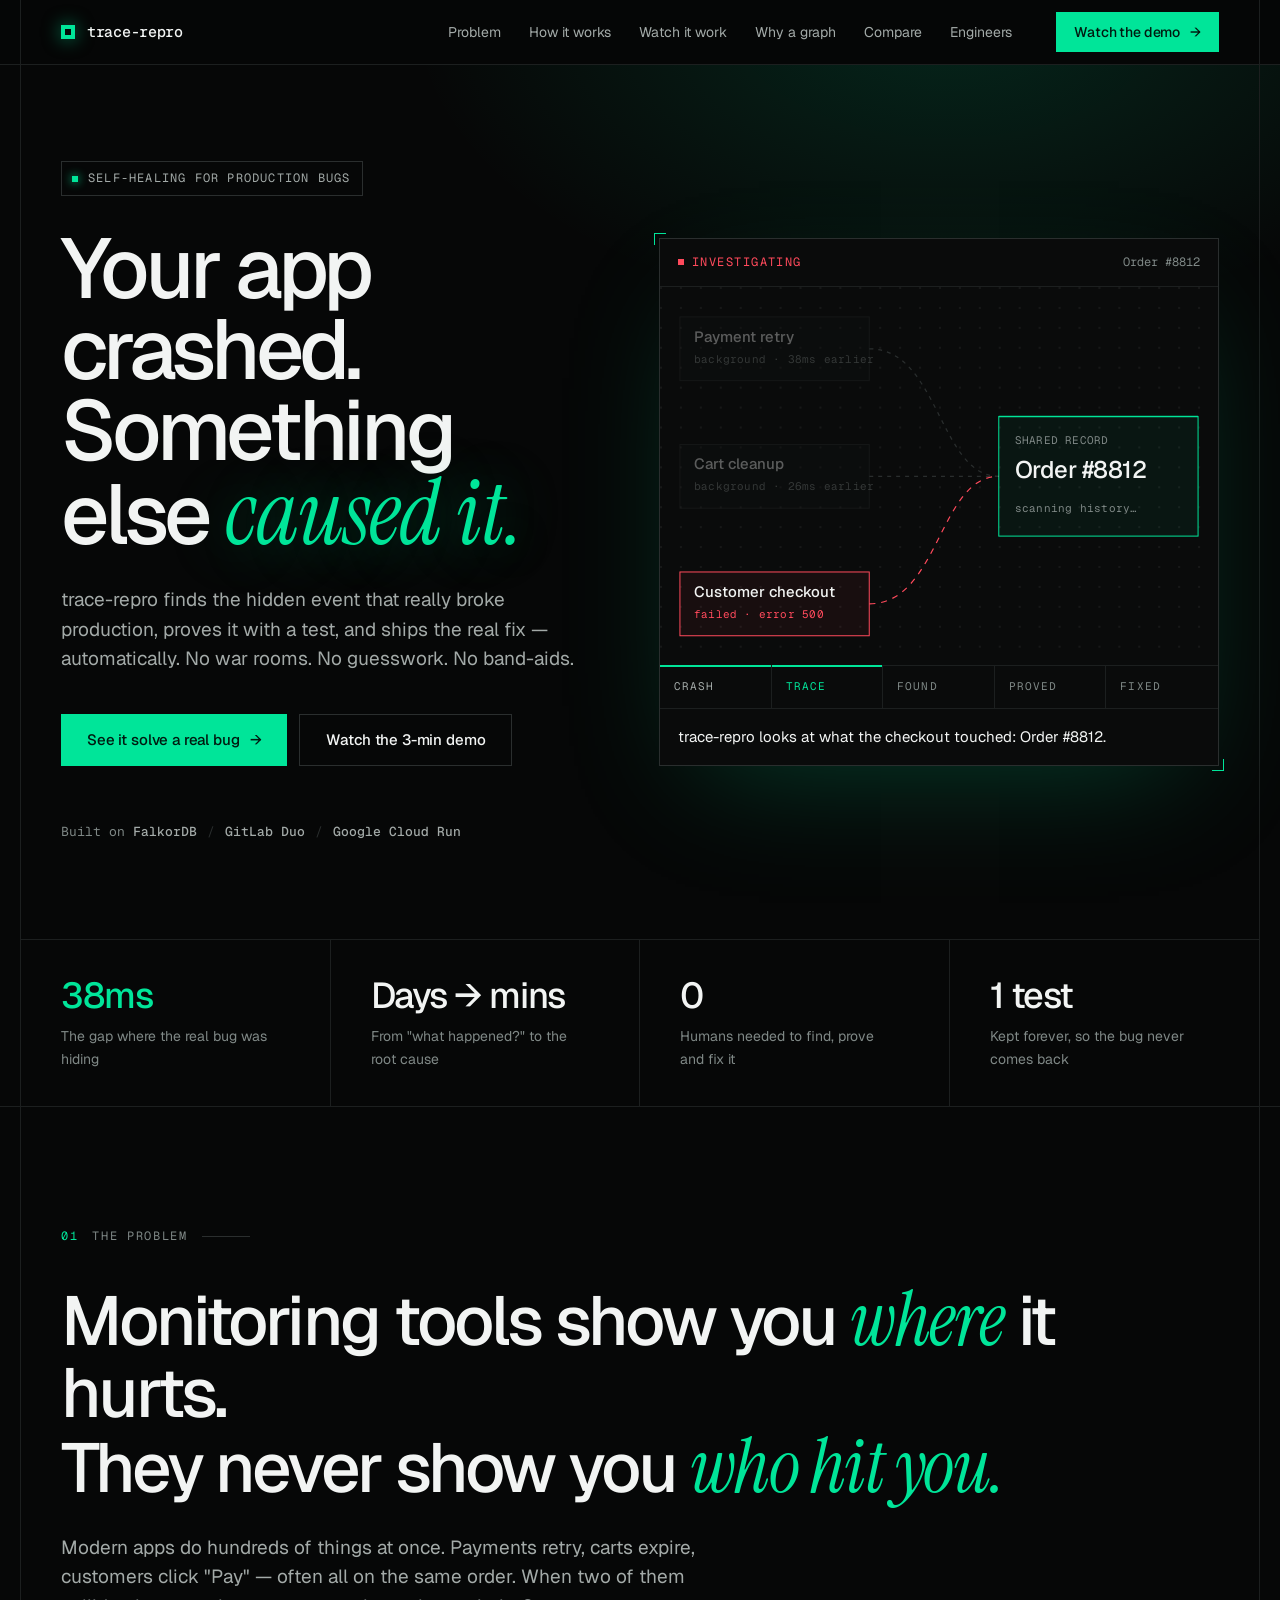
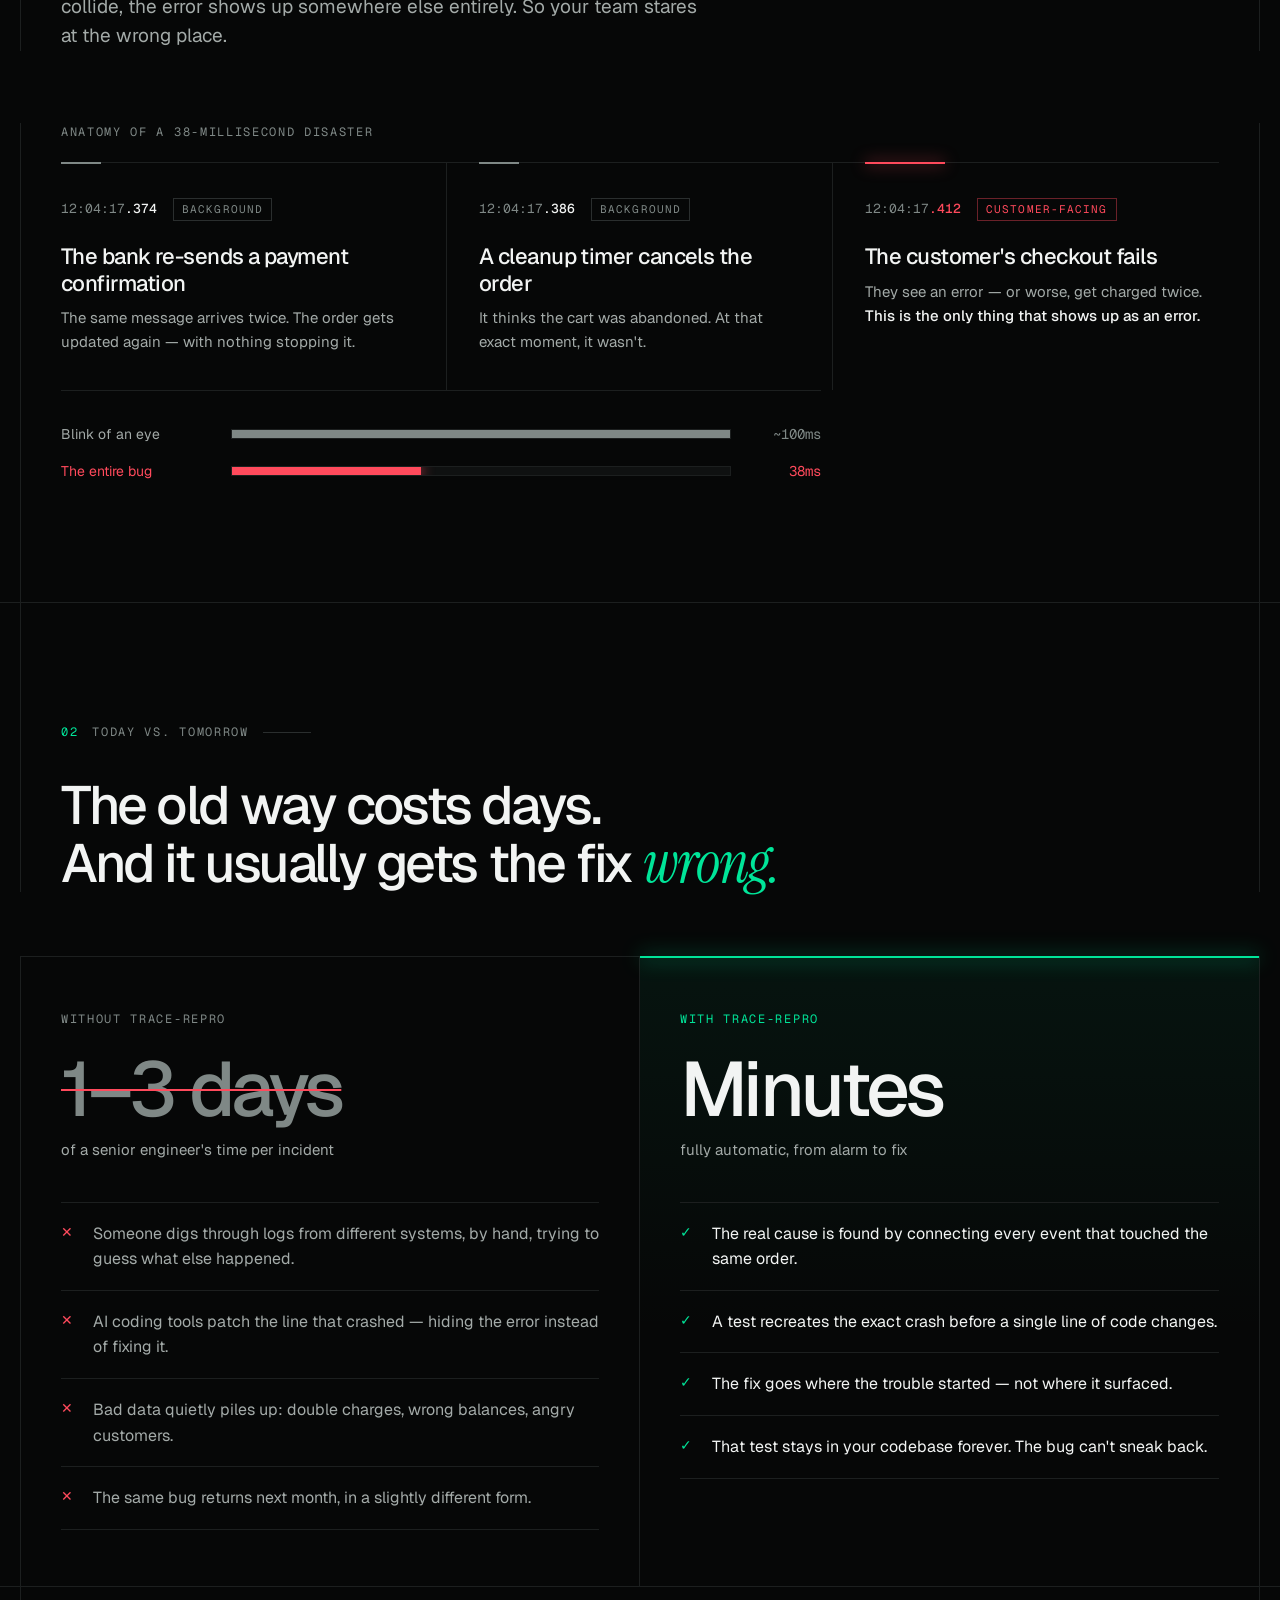
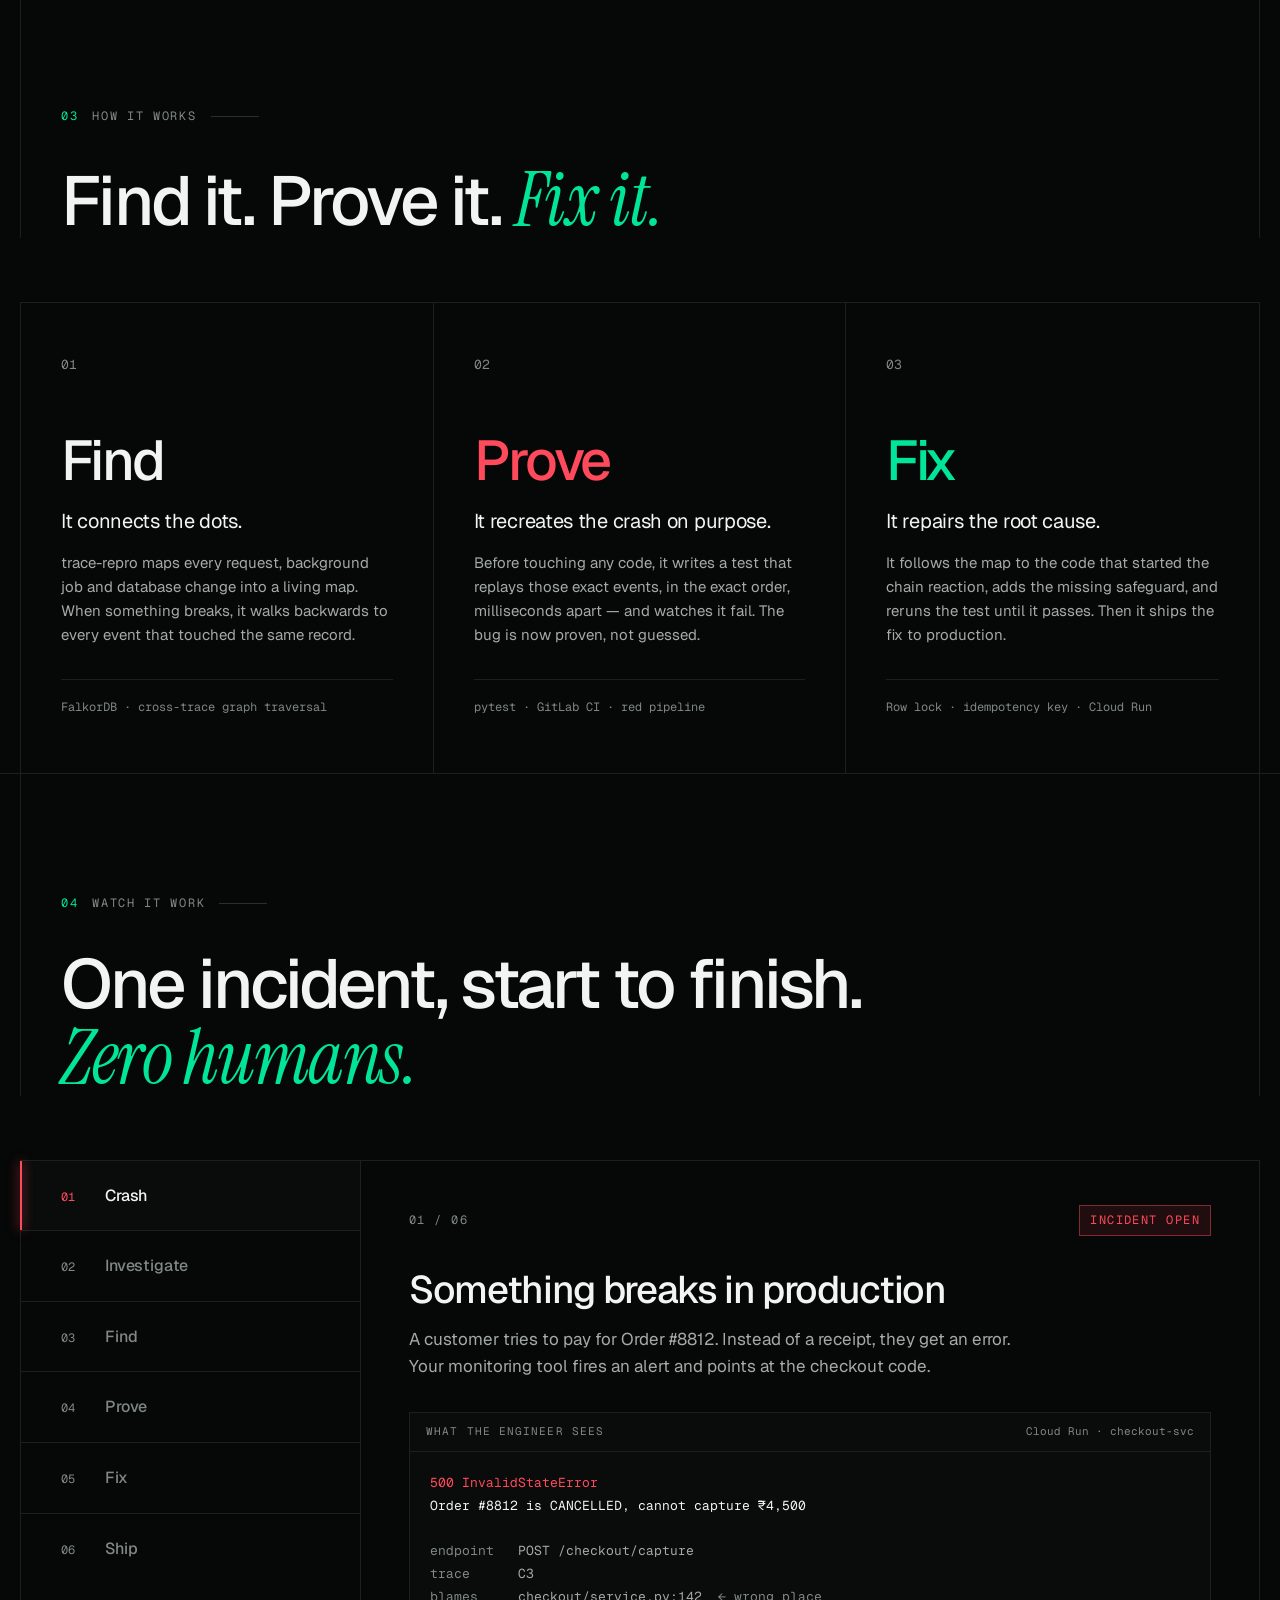
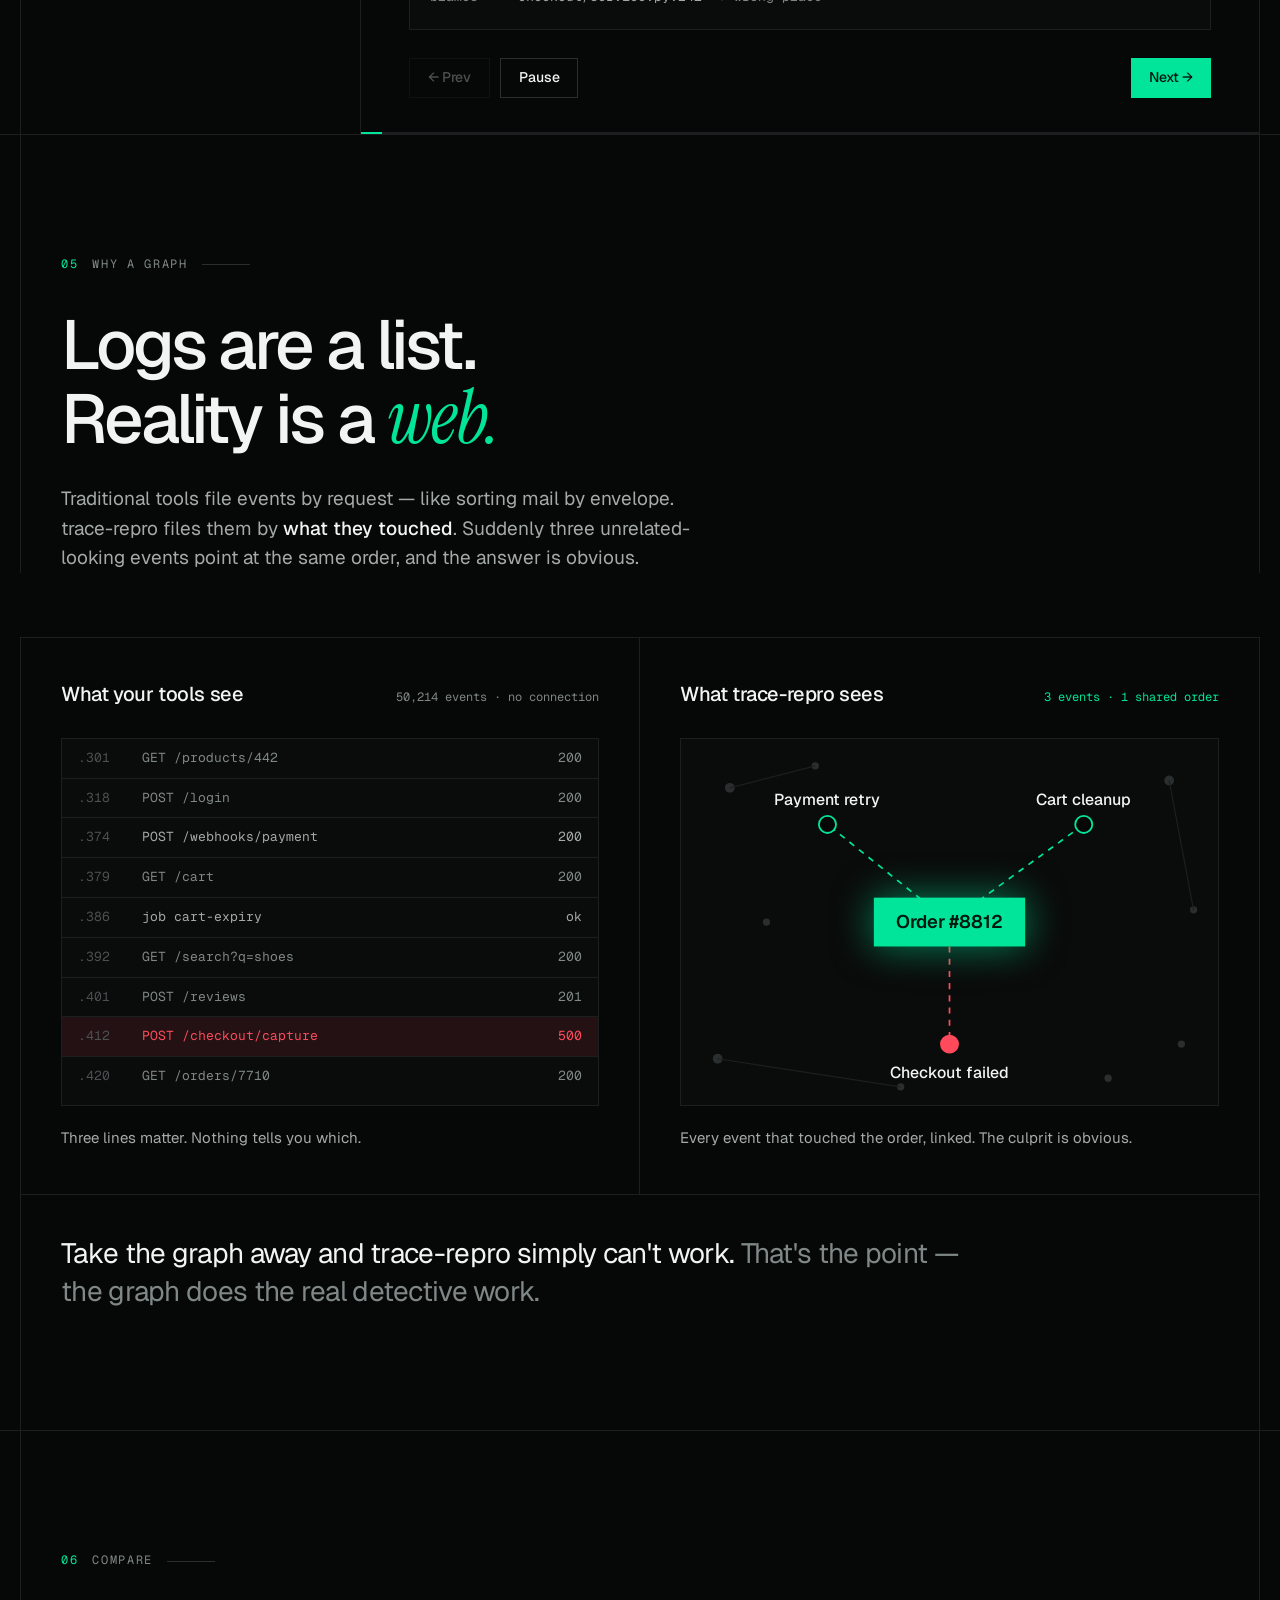
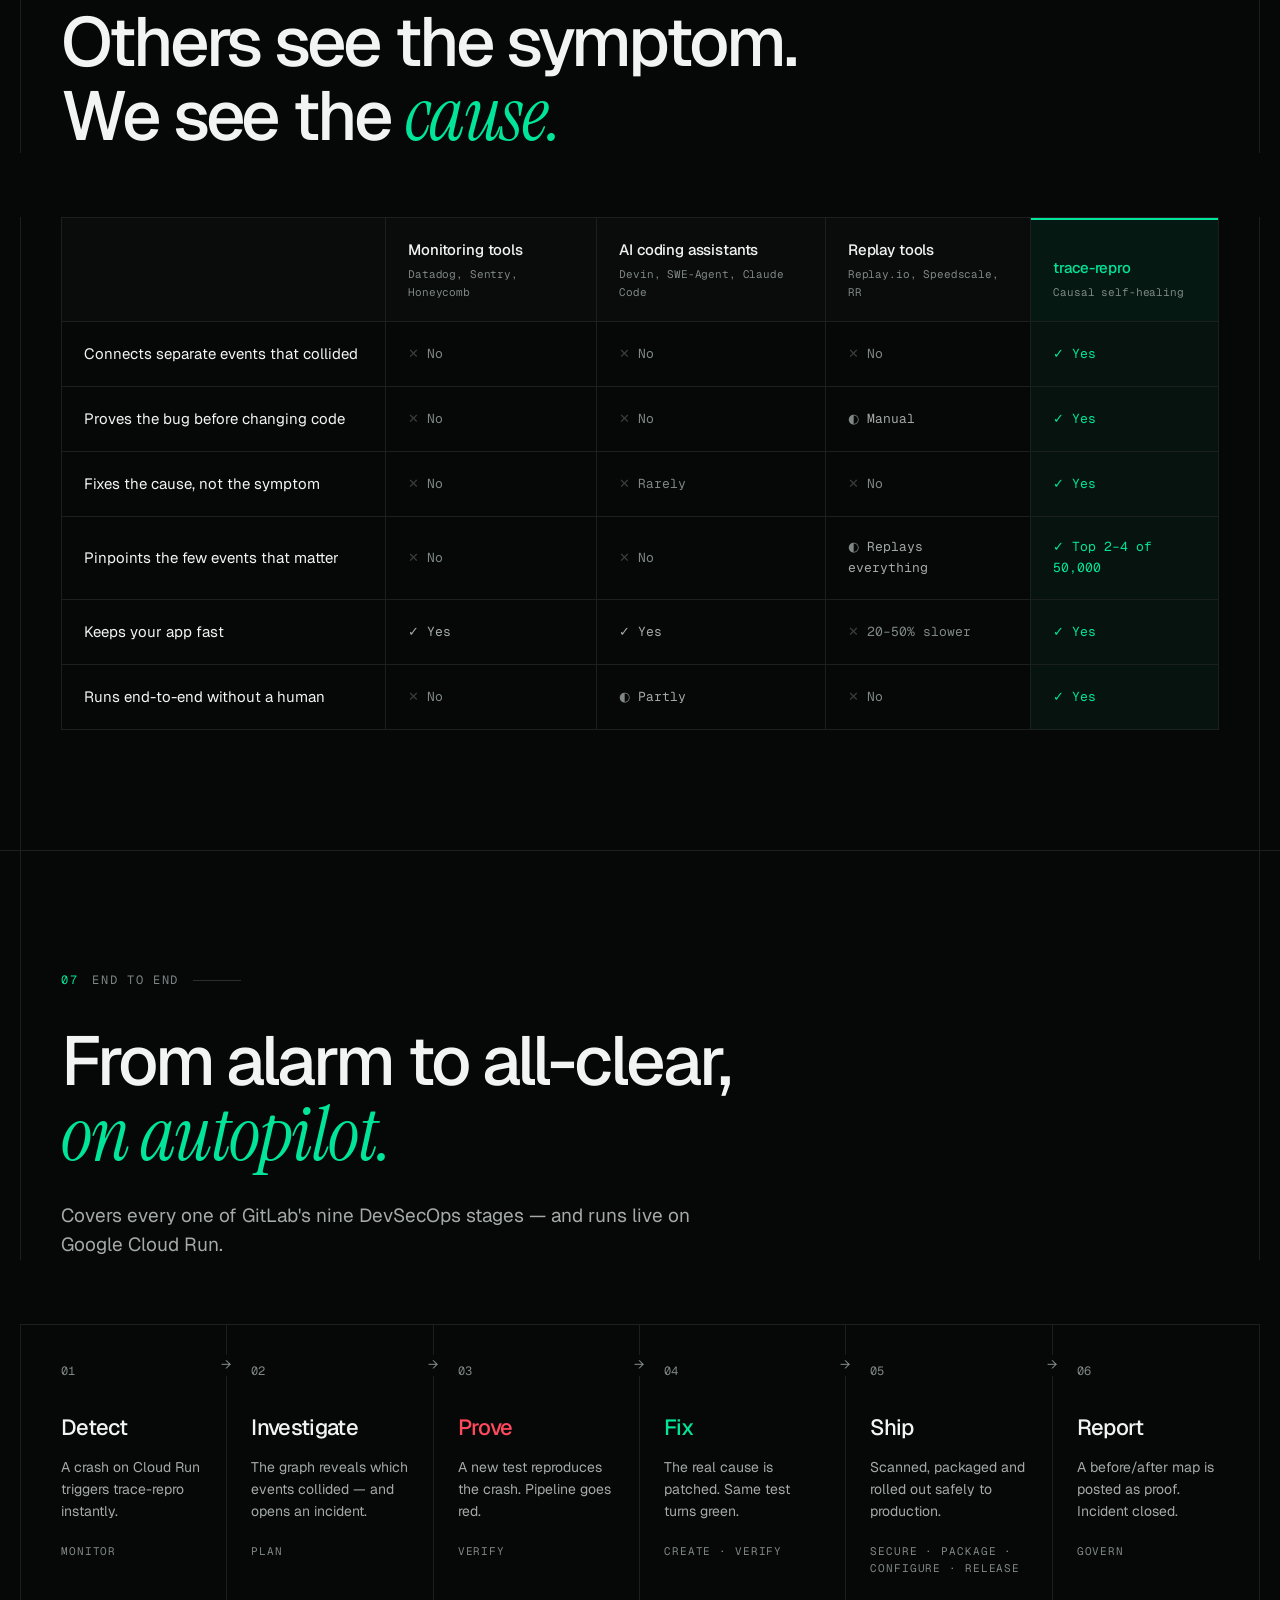
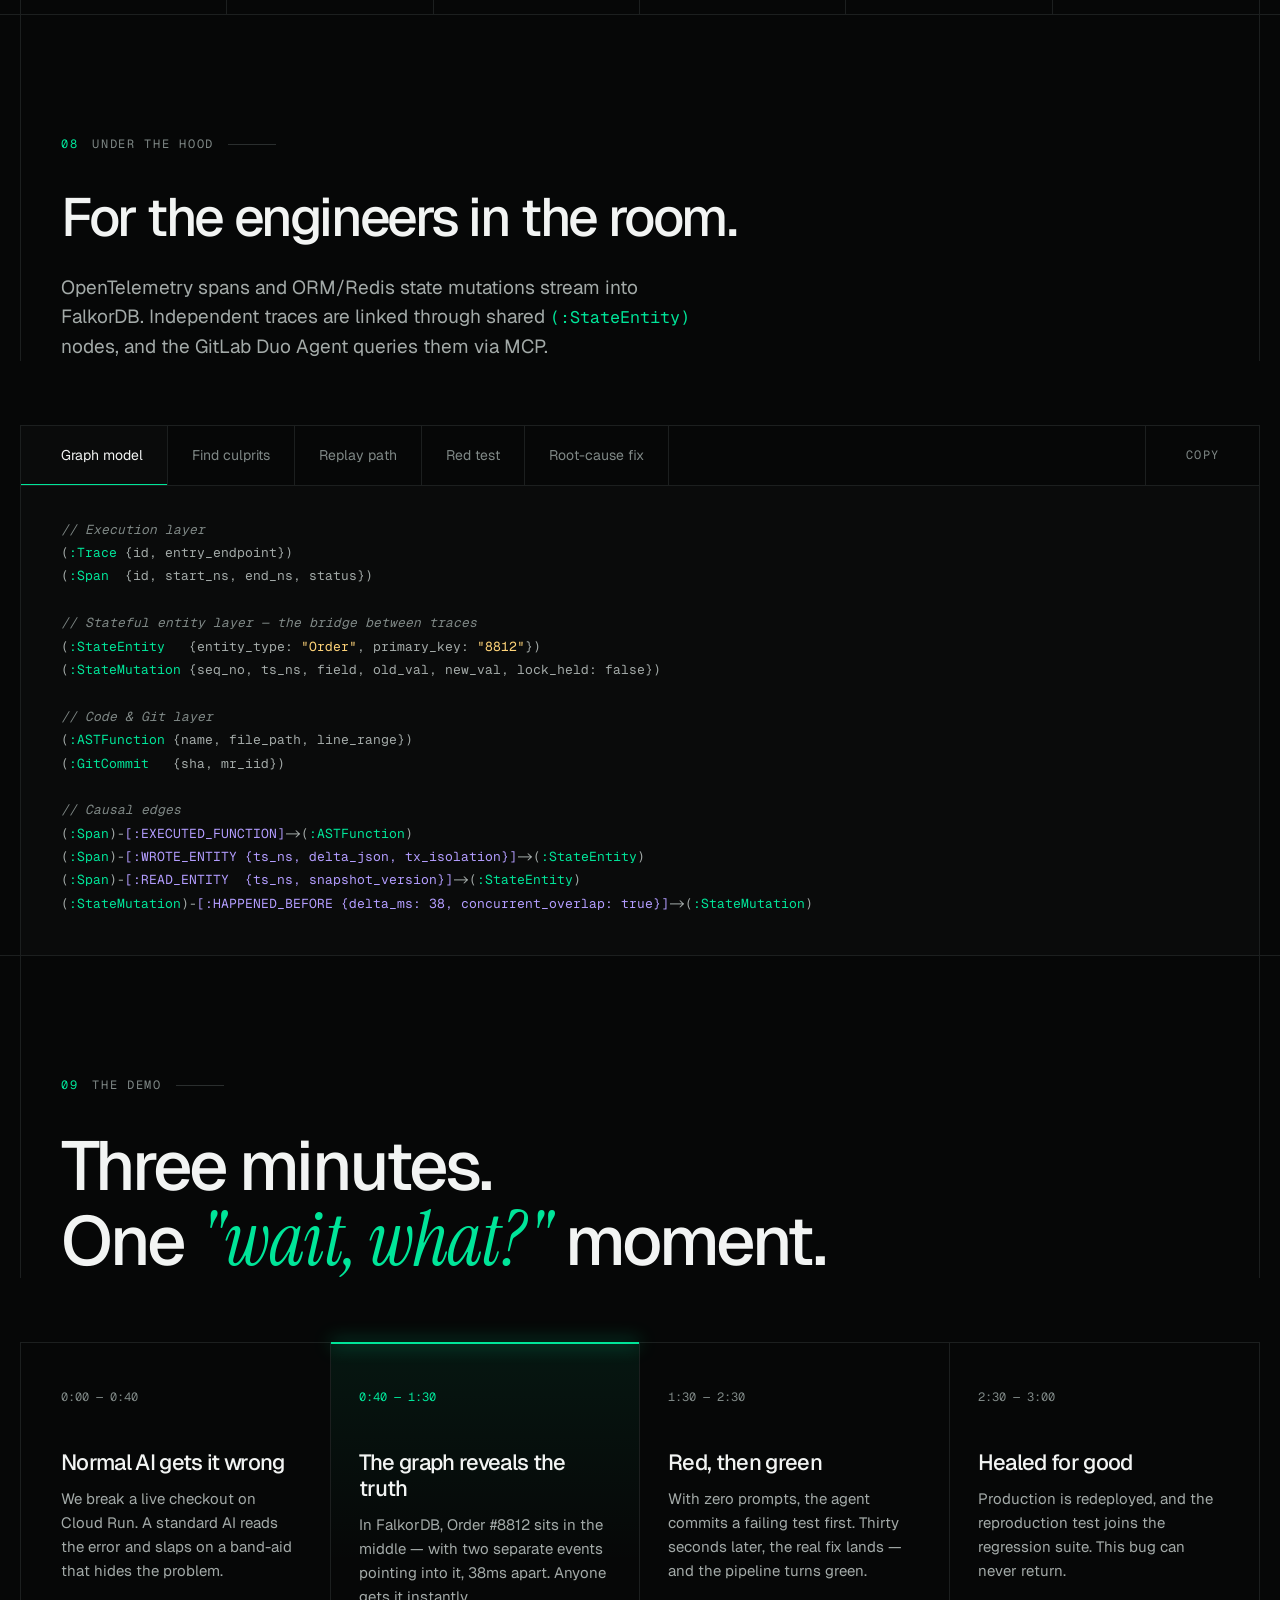
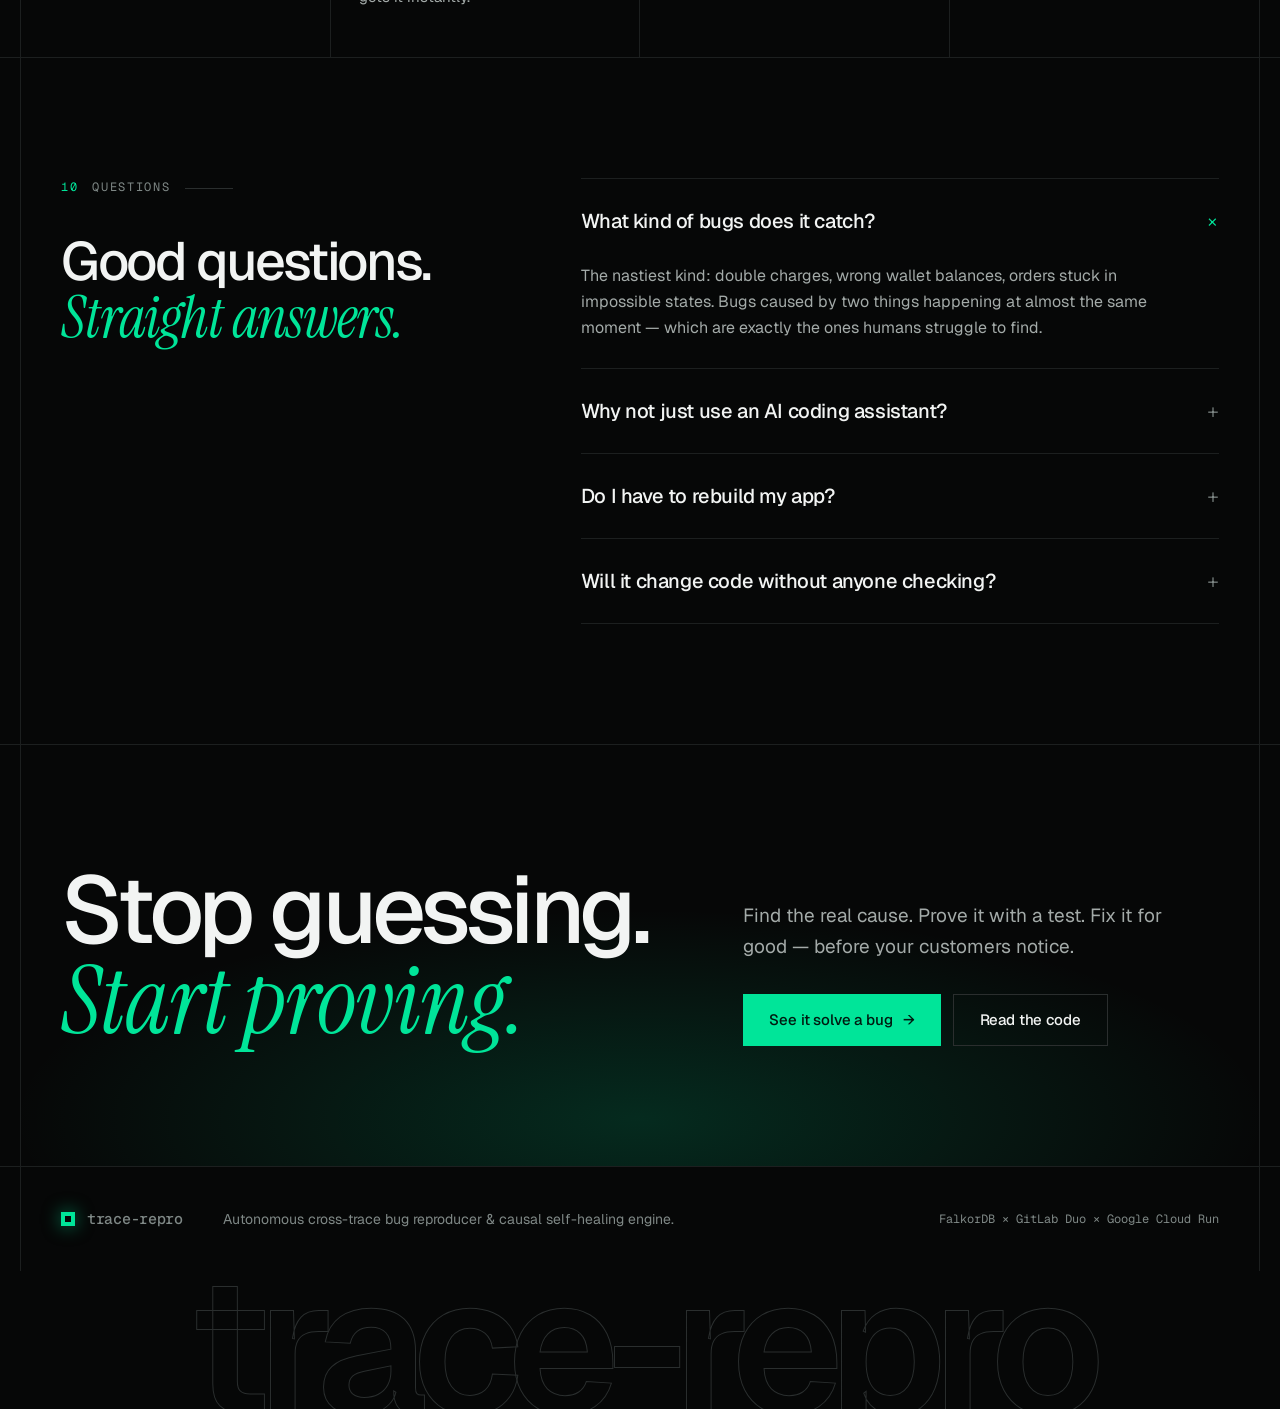
==== commit 3814cd55: "feat(web): add interactive showcase dashboard and frontend landing page" ====
--- a/index.html
+++ b/index.html
@@ -25,11 +25,10 @@
         <a href="#walkthrough">Watch it work</a>
         <a href="#graph">Why a graph</a>
         <a href="#compare">Compare</a>
-        <a href="#demo">Demo</a>
         <a href="#engineers">Engineers</a>
       </nav>
       <div class="header-actions">
-        <a href="https://youtu.be/-uoCZpG7Rfk" target="_blank" rel="noopener noreferrer" class="btn btn-solid btn-sm js-watch-demo" aria-haspopup="dialog" aria-controls="video-modal">Watch the demo <span class="btn-arrow">→</span></a>
+        <a href="#demo" class="btn btn-solid btn-sm">Watch the demo <span class="btn-arrow">→</span></a>
         <button id="menu-toggle" class="menu-toggle" aria-label="Open menu" aria-expanded="false" aria-controls="primary-nav">
           <span></span><span></span>
         </button>
@@ -51,7 +50,7 @@
           </p>
           <div class="hero-ctas">
             <a href="#walkthrough" class="btn btn-solid">See it solve a real bug <span class="btn-arrow">→</span></a>
-            <a href="https://youtu.be/-uoCZpG7Rfk" target="_blank" rel="noopener noreferrer" class="btn btn-line js-watch-demo" aria-haspopup="dialog" aria-controls="video-modal"><span class="btn-play-icon" aria-hidden="true">▶</span> Watch the 3-min demo</a>
+            <a href="#demo" class="btn btn-line">Watch the 3-min demo</a>
           </div>
           <p class="hero-built">Built on <strong>FalkorDB</strong><i>/</i><strong>GitLab Duo</strong><i>/</i><strong>Google Cloud Run</strong></p>
         </div>
@@ -475,57 +474,27 @@
       <div class="frame">
         <div class="section-label"><span>09</span>The demo</div>
         <h2 class="statement">Three minutes.<br>One <em>"wait, what?"</em> moment.</h2>
-        <p class="section-lede">Watch <code>trace-repro</code> autonomously capture a cross-trace race on Google Cloud Run, query the FalkorDB causal context layer, synthesize a failing test, and deploy the verified fix with zero human prompts.</p>
-      </div>
-
-      <!-- Embedded Demo Video Console -->
-      <div class="frame demo-stage">
-        <div class="demo-player-card">
-          <div class="demo-player-bar">
-            <div class="demo-player-dots" aria-hidden="true">
-              <span></span><span></span><span></span>
-            </div>
-            <span class="demo-player-title">trace-repro-demo.mp4 — Autonomous Cross-Trace Bug Reproducer</span>
-            <div class="demo-player-meta">
-              <span class="demo-live-badge"><span class="badge-dot" aria-hidden="true"></span> 1080p HD</span>
-              <a href="https://youtu.be/-uoCZpG7Rfk" target="_blank" rel="noopener noreferrer" class="demo-ext-link" title="Open directly on YouTube">YouTube ↗</a>
-            </div>
-          </div>
-          <div class="demo-player-screen">
-            <iframe id="demo-embed-frame"
-              src="https://www.youtube.com/embed/-uoCZpG7Rfk?rel=0&enablejsapi=1"
-              title="trace-repro — Autonomous cross-trace bug reproducer & causal self-healing demo"
-              allow="accelerometer; autoplay; clipboard-write; encrypted-media; gyroscope; picture-in-picture; web-share"
-              allowfullscreen>
-            </iframe>
-          </div>
-        </div>
-      </div>
-
+      </div>
       <div class="frame reel">
-        <article class="reel-cut" data-timestamp="0" role="button" tabindex="0" title="Click to jump video to 0:00">
+        <article class="reel-cut">
           <span class="reel-time">0:00 — 0:40</span>
           <h3>Normal AI gets it wrong</h3>
           <p>We break a live checkout on Cloud Run. A standard AI reads the error and slaps on a band-aid that hides the problem.</p>
-          <span class="reel-play-hint"><span aria-hidden="true">▶</span> Jump to 0:00</span>
-        </article>
-        <article class="reel-cut reel-cut--hi" data-timestamp="40" role="button" tabindex="0" title="Click to jump video to 0:40">
+        </article>
+        <article class="reel-cut reel-cut--hi">
           <span class="reel-time">0:40 — 1:30</span>
           <h3>The graph reveals the truth</h3>
           <p>In FalkorDB, Order #8812 sits in the middle — with two separate events pointing into it, 38ms apart. Anyone gets it instantly.</p>
-          <span class="reel-play-hint"><span aria-hidden="true">▶</span> Jump to 0:40</span>
-        </article>
-        <article class="reel-cut" data-timestamp="90" role="button" tabindex="0" title="Click to jump video to 1:30">
+        </article>
+        <article class="reel-cut">
           <span class="reel-time">1:30 — 2:30</span>
           <h3>Red, then green</h3>
           <p>With zero prompts, the agent commits a failing test first. Thirty seconds later, the real fix lands — and the pipeline turns green.</p>
-          <span class="reel-play-hint"><span aria-hidden="true">▶</span> Jump to 1:30</span>
-        </article>
-        <article class="reel-cut" data-timestamp="150" role="button" tabindex="0" title="Click to jump video to 2:30">
+        </article>
+        <article class="reel-cut">
           <span class="reel-time">2:30 — 3:00</span>
           <h3>Healed for good</h3>
           <p>Production is redeployed, and the reproduction test joins the regression suite. This bug can never return.</p>
-          <span class="reel-play-hint"><span aria-hidden="true">▶</span> Jump to 2:30</span>
         </article>
       </div>
     </section>
@@ -582,29 +551,6 @@
     <div class="footer-mark" aria-hidden="true">trace-repro</div>
   </footer>
 
-  <!-- ================= VIDEO MODAL ================= -->
-  <div id="video-modal" class="video-modal" aria-hidden="true" role="dialog" aria-modal="true" aria-label="trace-repro demo video">
-    <div class="video-modal-backdrop" id="video-modal-backdrop"></div>
-    <div class="video-modal-dialog">
-      <div class="video-modal-topbar">
-        <div class="modal-dots" aria-hidden="true">
-          <span></span><span></span><span></span>
-        </div>
-        <span class="modal-title">trace-repro · 3-Minute Demo (YouTube)</span>
-        <button id="video-modal-close" class="modal-close-btn" aria-label="Close demo modal">✕</button>
-      </div>
-      <div class="video-modal-viewport">
-        <iframe id="video-modal-frame"
-          src=""
-          data-src="https://www.youtube.com/embed/-uoCZpG7Rfk?autoplay=1&rel=0&enablejsapi=1"
-          title="trace-repro demo video"
-          allow="accelerometer; autoplay; clipboard-write; encrypted-media; gyroscope; picture-in-picture; web-share"
-          allowfullscreen>
-        </iframe>
-      </div>
-    </div>
-  </div>
-
   <script src="js/main.js"></script>
 </body>
 </html>
--- a/css/style.css
+++ b/css/style.css
@@ -83,9 +83,7 @@
 .btn-line { border: 1px solid var(--rule-2); color: var(--ink); background: transparent; }
 .btn-line:hover { border-color: var(--ink); }
 .btn-arrow { display: inline-block; transition: transform .25s var(--ease); }
-.btn-play-icon { display: inline-block; font-size: 11px; color: var(--neon); transition: transform .25s var(--ease); }
 .btn:hover .btn-arrow { transform: translateX(4px); }
-.btn:hover .btn-play-icon { transform: scale(1.15); }
 .btn:disabled { opacity: .3; cursor: not-allowed; }
 
 /* ---------- Section label / statements ---------- */
@@ -381,220 +379,18 @@
 .tk-add { color: var(--neon); background: rgba(0, 229, 153, .07); display: inline-block; min-width: 100%; }
 .tk-del { color: var(--red); background: var(--red-dim); display: inline-block; min-width: 100%; }
 
-/* ---------- DEMO VIDEO CONSOLE & REEL ---------- */
-.demo-stage {
-  margin-top: 56px;
-  padding: 0 !important;
-}
-.demo-player-card {
-  border: 1px solid var(--rule-2);
-  background: var(--bg-1);
-  box-shadow: 0 24px 64px rgba(0, 0, 0, .65);
-  position: relative;
-}
-.demo-player-bar {
-  display: flex;
-  align-items: center;
-  gap: 16px;
-  padding: 12px 20px;
-  border-bottom: 1px solid var(--rule);
-  background: var(--bg-2);
-}
-.demo-player-dots {
-  display: flex;
-  gap: 6px;
-}
-.demo-player-dots span {
-  width: 9px;
-  height: 9px;
-  display: inline-block;
-  border: 1px solid var(--rule-2);
-}
-.demo-player-dots span:nth-child(1) { background: #ff5f56; border-color: #e0443e; }
-.demo-player-dots span:nth-child(2) { background: #ffbd2e; border-color: #dea123; }
-.demo-player-dots span:nth-child(3) { background: #27c93f; border-color: #1aab29; }
-.demo-player-title {
-  font-family: var(--mono);
-  font-size: 13px;
-  color: var(--ink-2);
-  letter-spacing: -.01em;
-  white-space: nowrap;
-  overflow: hidden;
-  text-overflow: ellipsis;
-}
-.demo-player-meta {
-  margin-left: auto;
-  display: flex;
-  align-items: center;
-  gap: 16px;
-}
-.demo-live-badge {
-  display: inline-flex;
-  align-items: center;
-  gap: 6px;
-  font-family: var(--mono);
-  font-size: 11px;
-  color: var(--neon);
-  text-transform: uppercase;
-  letter-spacing: .08em;
-  padding: 2px 8px;
-  background: var(--neon-dim);
-  border: 1px solid rgba(0, 229, 153, .25);
-}
-.demo-live-badge .badge-dot {
-  width: 6px;
-  height: 6px;
-  background: var(--neon);
-  box-shadow: 0 0 8px var(--neon);
-  animation: pulse 1.8s infinite;
-}
-.demo-ext-link {
-  font-family: var(--mono);
-  font-size: 12px;
-  color: var(--ink-3);
-  transition: color .2s;
-}
-.demo-ext-link:hover {
-  color: var(--neon);
-}
-.demo-player-screen {
-  position: relative;
-  width: 100%;
-  aspect-ratio: 16 / 9;
-  background: #000;
-}
-.demo-player-screen iframe {
-  position: absolute;
-  top: 0;
-  left: 0;
-  width: 100%;
-  height: 100%;
-  border: 0;
-}
-
-.reel { display: grid; grid-template-columns: repeat(4, 1fr); margin-top: 32px; padding: 0 !important; border-top: 1px solid var(--rule); }
-.reel-cut { padding: 32px 24px 36px; border-right: 1px solid var(--rule); position: relative; transition: background .3s; cursor: pointer; }
+/* ---------- DEMO REEL ---------- */
+.reel { display: grid; grid-template-columns: repeat(4, 1fr); margin-top: 64px; padding: 0 !important; border-top: 1px solid var(--rule); }
+.reel-cut { padding: 40px 28px 48px; border-right: 1px solid var(--rule); position: relative; transition: background .3s; }
 .reel-cut:first-child { padding-left: var(--pad); }
 .reel-cut:last-child { border-right: 0; padding-right: var(--pad); }
-.reel-cut:hover, .reel-cut:focus-visible { background: var(--bg-1); outline: none; }
+.reel-cut:hover { background: var(--bg-1); }
 .reel-cut--hi { background: linear-gradient(180deg, rgba(0, 229, 153, .07), transparent 70%); }
 .reel-cut--hi::before { content: ""; position: absolute; top: -1px; left: 0; right: 0; height: 2px; background: var(--neon); box-shadow: 0 0 18px var(--neon); }
 .reel-time { font-family: var(--mono); font-size: 12px; color: var(--ink-3); }
 .reel-cut--hi .reel-time { color: var(--neon); }
-.reel-cut h3 { margin: 28px 0 10px; font-size: 20px; font-weight: 500; letter-spacing: -.03em; line-height: 1.25; }
-.reel-cut p { font-size: 14px; color: var(--ink-2); line-height: 1.55; }
-.reel-play-hint {
-  display: inline-flex;
-  align-items: center;
-  gap: 6px;
-  margin-top: 14px;
-  font-family: var(--mono);
-  font-size: 11px;
-  color: var(--neon);
-  opacity: 0;
-  transform: translateY(4px);
-  transition: opacity .2s var(--ease), transform .2s var(--ease);
-}
-.reel-cut:hover .reel-play-hint,
-.reel-cut:focus-visible .reel-play-hint {
-  opacity: 1;
-  transform: translateY(0);
-}
-
-/* ---------- VIDEO MODAL LIGHTBOX ---------- */
-.video-modal {
-  position: fixed;
-  inset: 0;
-  z-index: 9999;
-  display: flex;
-  align-items: center;
-  justify-content: center;
-  opacity: 0;
-  visibility: hidden;
-  pointer-events: none;
-  transition: opacity .28s var(--ease), visibility .28s;
-  padding: 24px;
-}
-.video-modal.is-open {
-  opacity: 1;
-  visibility: visible;
-  pointer-events: auto;
-}
-.video-modal-backdrop {
-  position: absolute;
-  inset: 0;
-  background: rgba(4, 5, 5, .88);
-  backdrop-filter: blur(14px) saturate(130%);
-  -webkit-backdrop-filter: blur(14px) saturate(130%);
-}
-.video-modal-dialog {
-  position: relative;
-  z-index: 2;
-  width: 100%;
-  max-width: 1040px;
-  background: var(--bg-1);
-  border: 1px solid var(--rule-2);
-  box-shadow: 0 32px 80px rgba(0, 0, 0, .85), 0 0 40px rgba(0, 229, 153, .12);
-  transform: scale(.96) translateY(14px);
-  transition: transform .28s var(--ease);
-}
-.video-modal.is-open .video-modal-dialog {
-  transform: scale(1) translateY(0);
-}
-.video-modal-topbar {
-  display: flex;
-  align-items: center;
-  justify-content: space-between;
-  padding: 14px 20px;
-  border-bottom: 1px solid var(--rule);
-  background: var(--bg-2);
-}
-.modal-dots {
-  display: flex;
-  gap: 6px;
-}
-.modal-dots span {
-  width: 9px;
-  height: 9px;
-  display: inline-block;
-  border: 1px solid var(--rule-2);
-}
-.modal-dots span:nth-child(1) { background: #ff5f56; }
-.modal-dots span:nth-child(2) { background: #ffbd2e; }
-.modal-dots span:nth-child(3) { background: #27c93f; }
-.modal-title {
-  font-family: var(--mono);
-  font-size: 13px;
-  color: var(--ink-2);
-  letter-spacing: -.01em;
-}
-.modal-close-btn {
-  font-family: var(--mono);
-  font-size: 14px;
-  color: var(--ink-2);
-  padding: 4px 10px;
-  border: 1px solid var(--rule-2);
-  transition: color .2s, border-color .2s, background .2s;
-}
-.modal-close-btn:hover {
-  color: var(--neon);
-  border-color: var(--neon);
-  background: var(--neon-dim);
-}
-.video-modal-viewport {
-  position: relative;
-  width: 100%;
-  aspect-ratio: 16 / 9;
-  background: #000;
-}
-.video-modal-viewport iframe {
-  position: absolute;
-  top: 0;
-  left: 0;
-  width: 100%;
-  height: 100%;
-  border: 0;
-}
+.reel-cut h3 { margin: 40px 0 12px; font-size: 22px; font-weight: 500; letter-spacing: -.03em; line-height: 1.2; }
+.reel-cut p { font-size: 15px; color: var(--ink-2); }
 
 /* ---------- FAQ ---------- */
 .faq-grid { display: grid; grid-template-columns: minmax(0, 5fr) minmax(0, 7fr); gap: 64px; }
